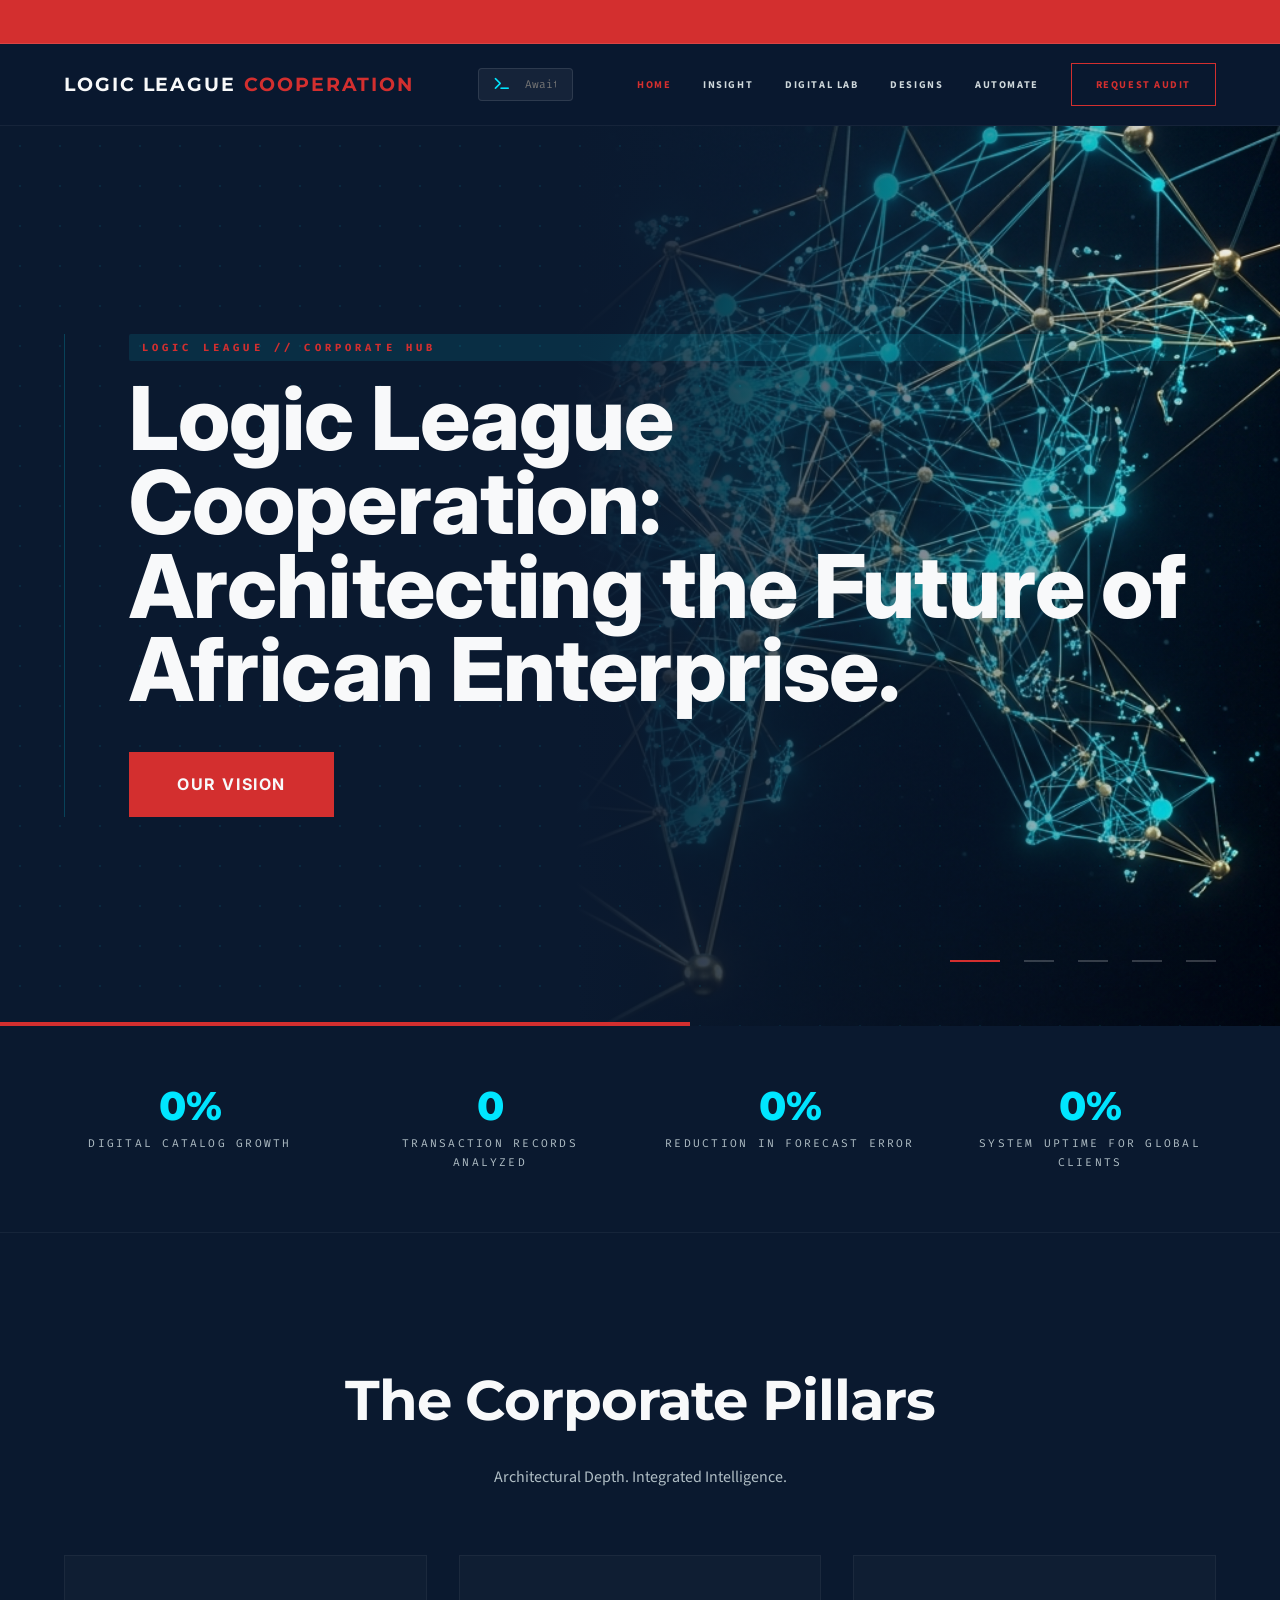
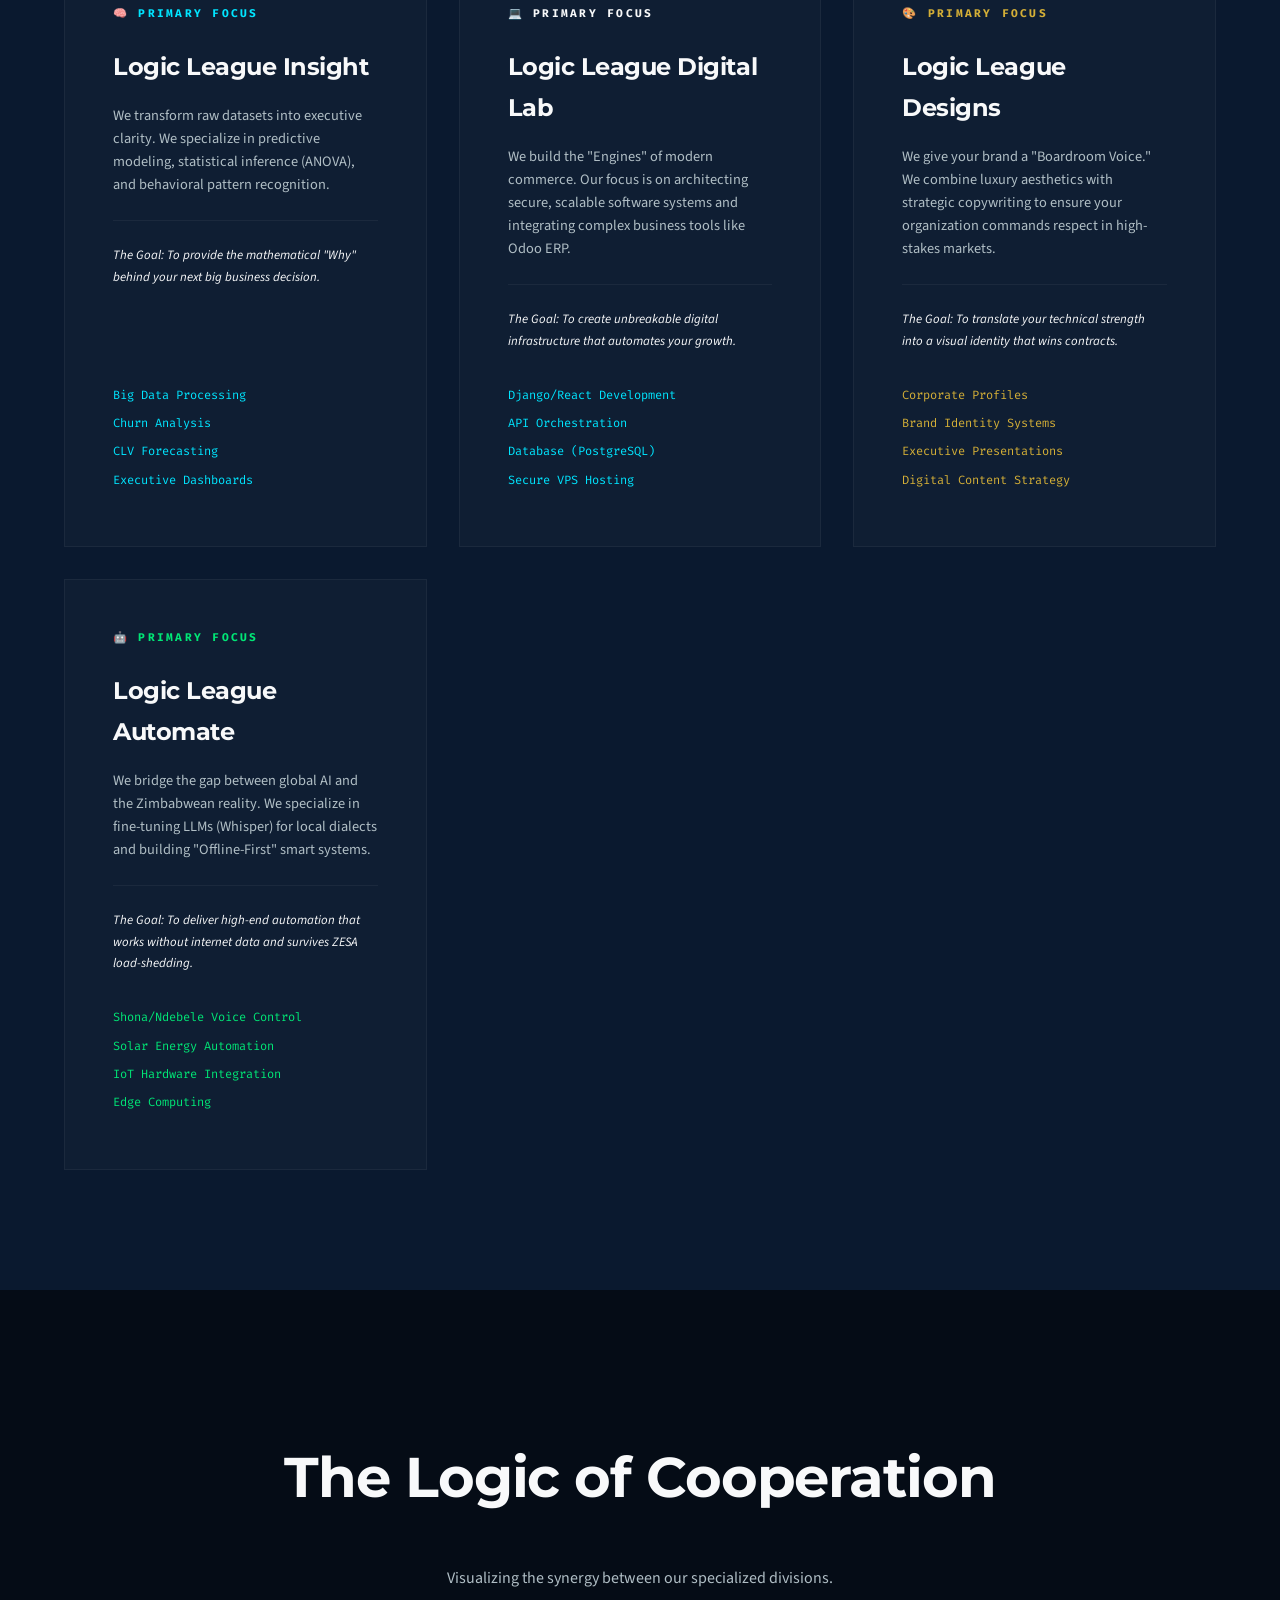
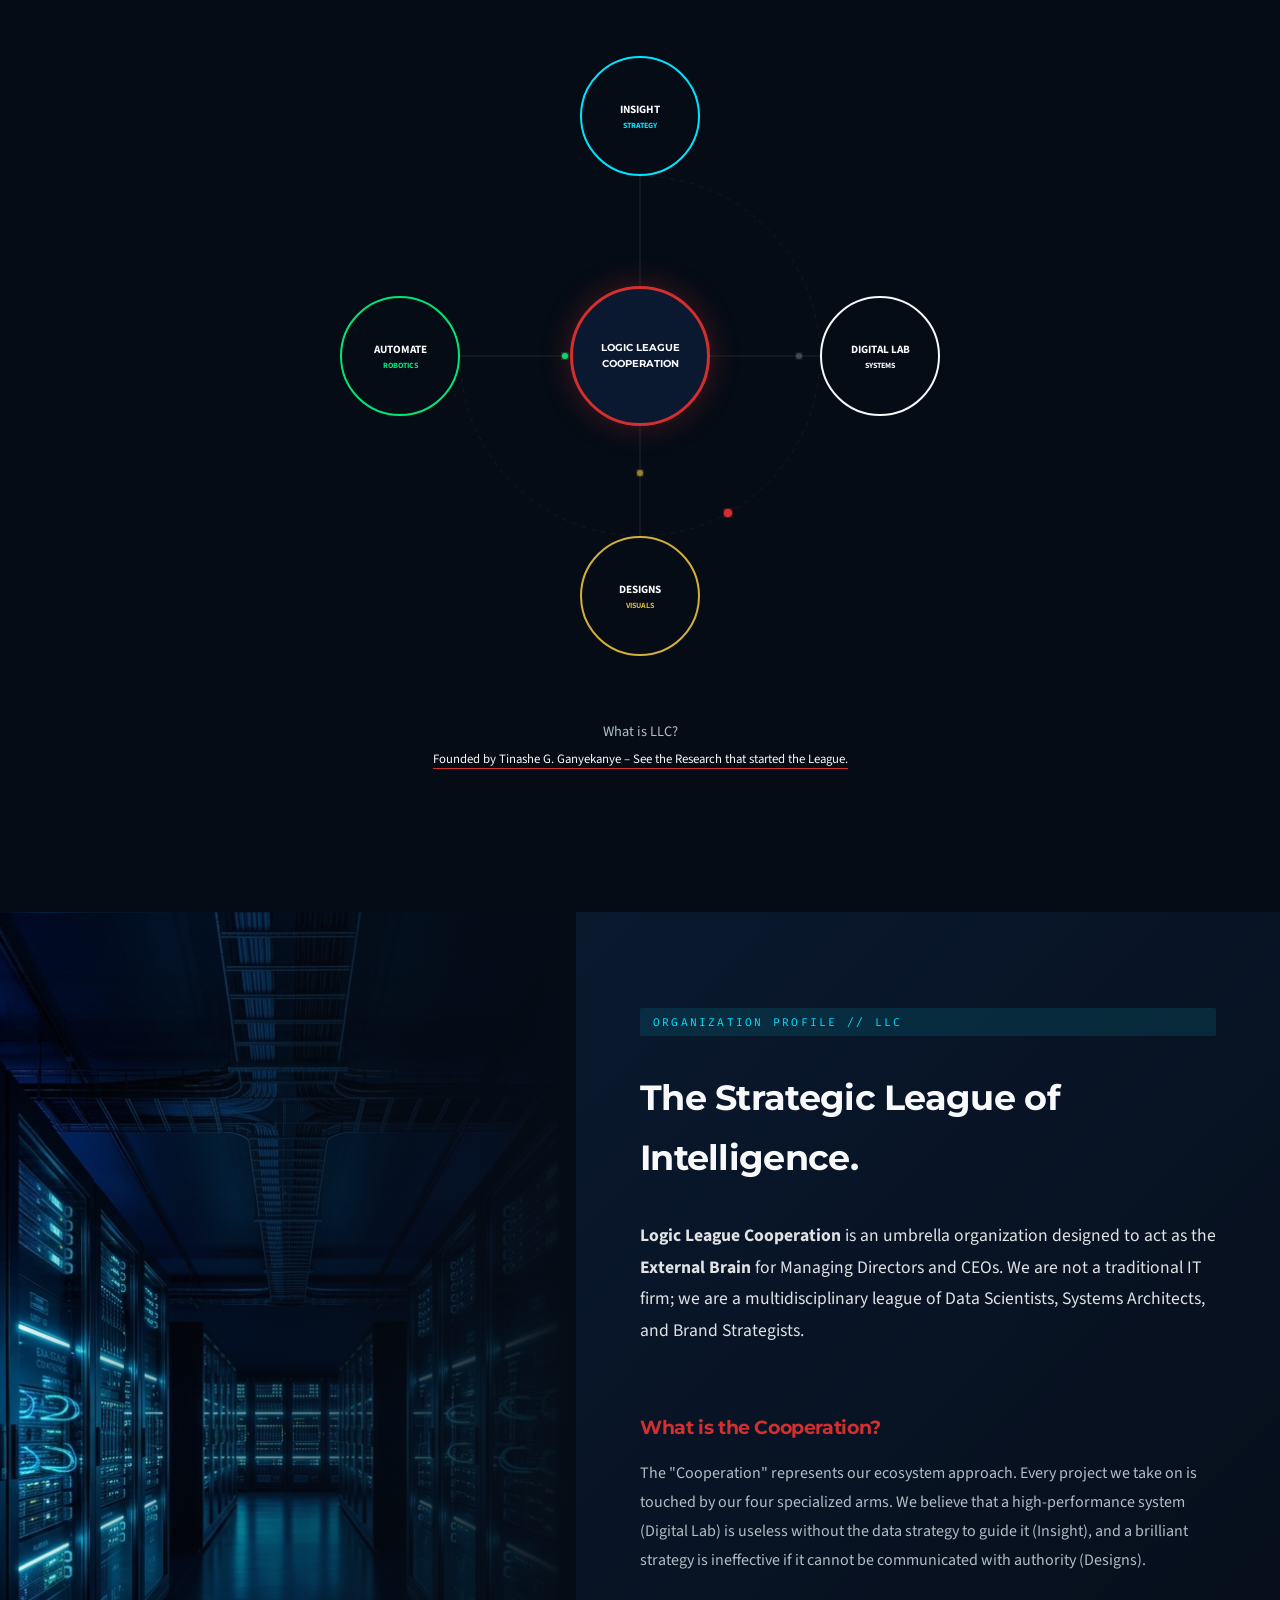
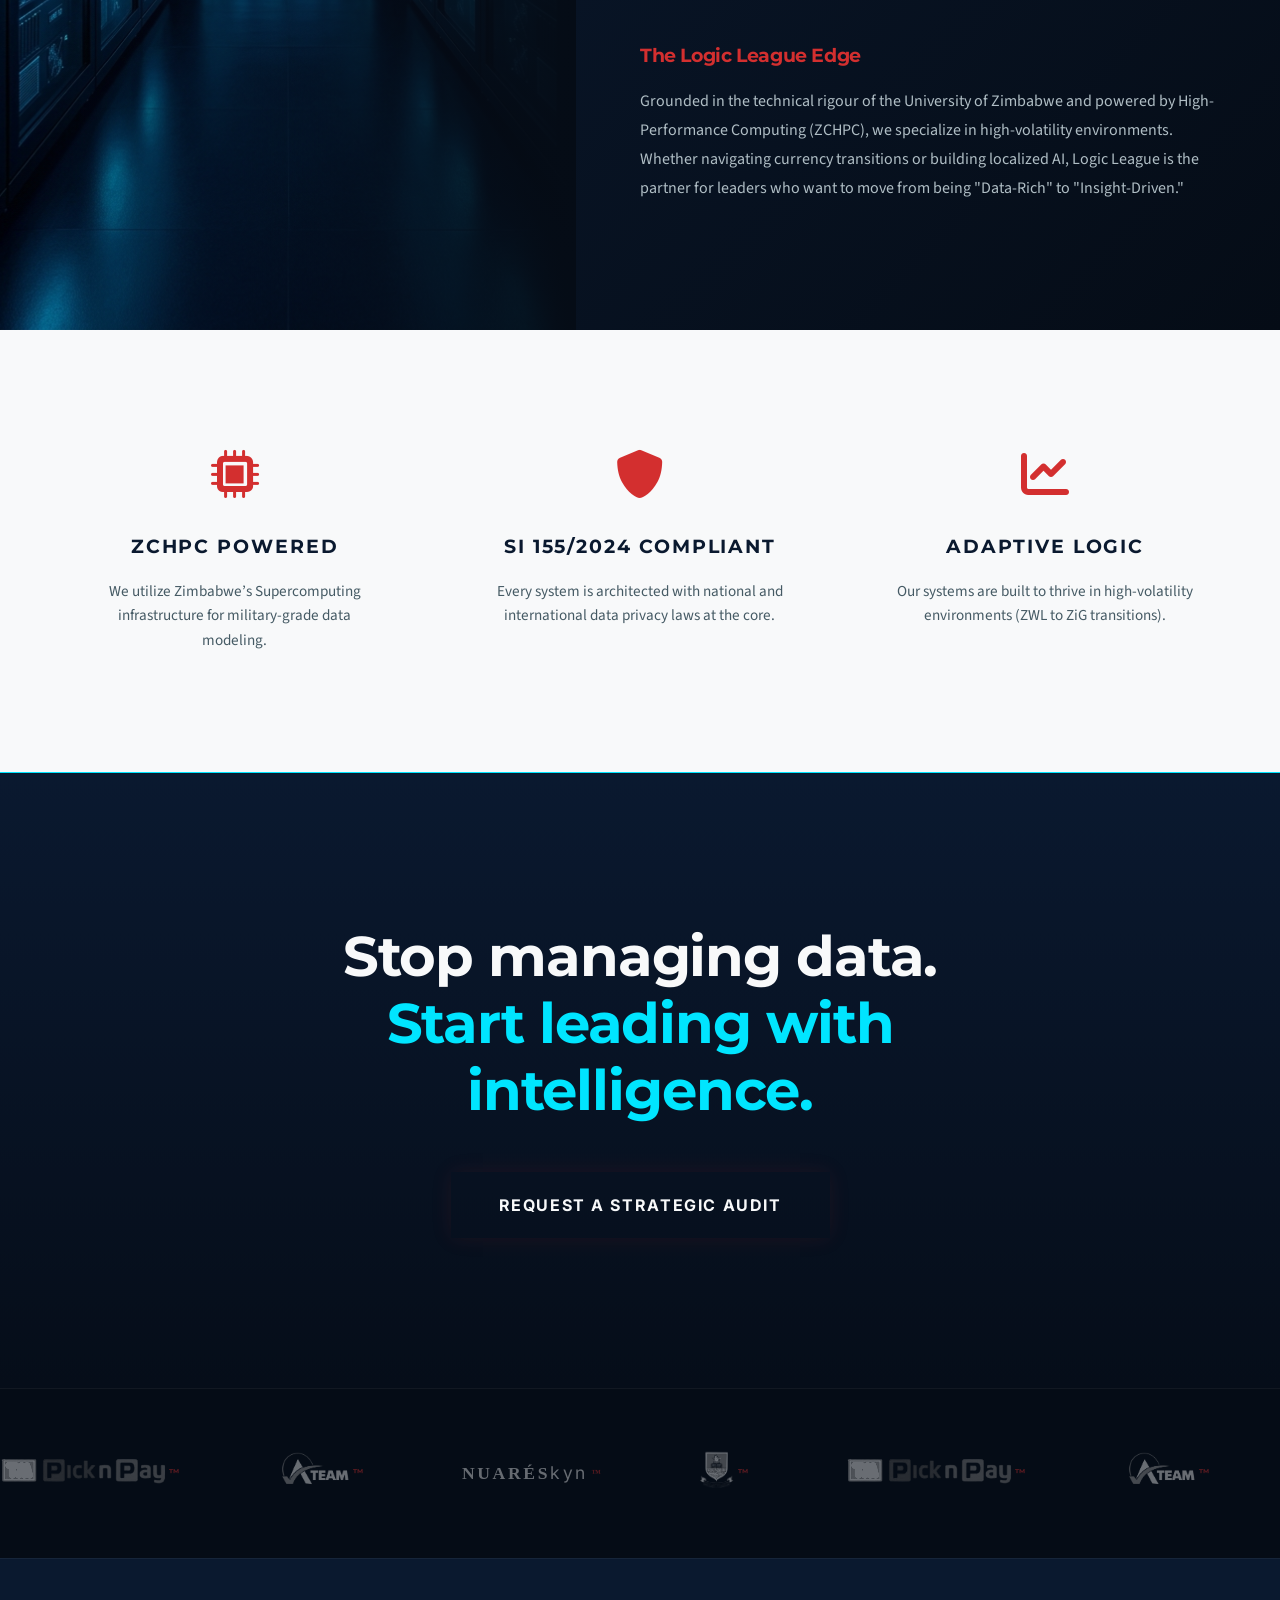
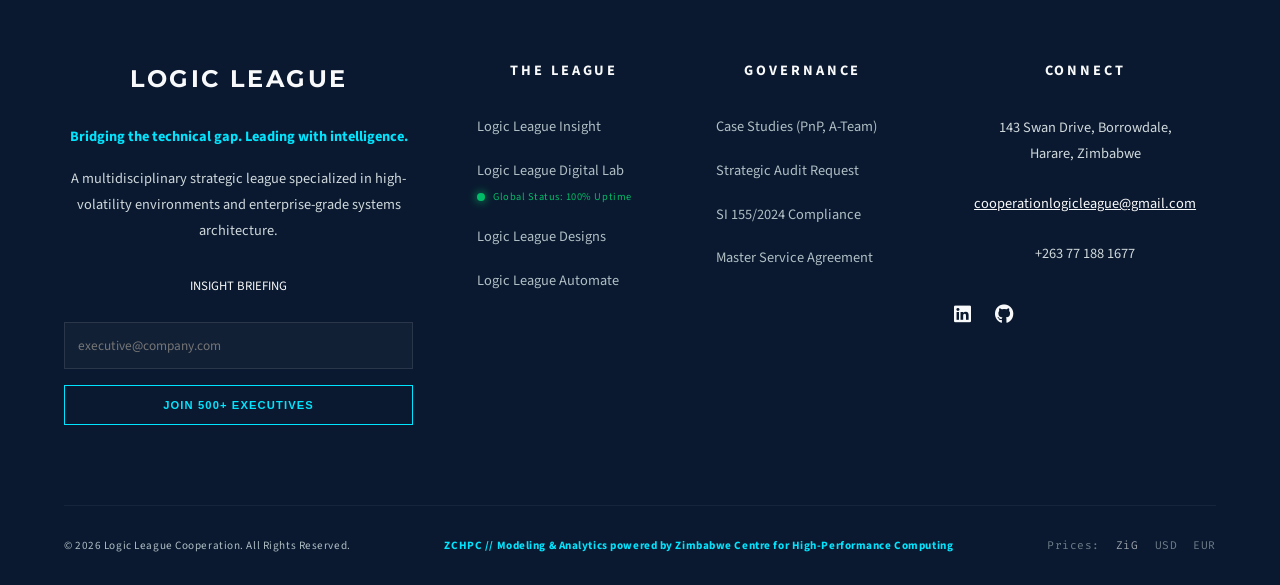
==== index.html @ 4b1dc9db "feat: Complete Strategic War Room and Insight Portal with High-Fidelity 3D Cockpit" ====
<!DOCTYPE html>
<html lang="en">

<head>
    <meta charset="UTF-8">
    <meta name="viewport" content="width=device-width, initial-scale=1.0, viewport-fit=cover">
    <title>Logic League Cooperation | Executive Dashboard</title>
    <meta name="description" content="The Digital Headquarters for Logic League Cooperation. Executive Dashboard.">
    <link rel="stylesheet" href="https://cdnjs.cloudflare.com/ajax/libs/font-awesome/6.0.0-beta3/css/all.min.css">
    <link rel="stylesheet" href="style.css">
    <link rel="stylesheet" href="header-footer.css">
</head>

<body>
    <div id="header-placeholder"></div>

    <!-- Architectural Hero Slider -->
    <header class="hero-slider">
        <!-- Slide 1: Umbrella -->
        <div class="slide active">
            <div class="slide-bg" style="background-image: url('hero_prestige.png');"></div>
            <div class="slide-overlay"></div>
            <div class="container">
                <div class="hero-content">
                    <div class="data-badge">Logic League // Corporate Hub</div>
                    <h1>Logic League Cooperation:<br>Architecting the Future of African Enterprise.</h1>
                    <a href="#pillars" class="btn btn-red">Our Vision</a>
                </div>
            </div>
        </div>

        <!-- Slide 2: Insight -->
        <div class="slide">
            <div class="slide-bg" style="background-image: url('slide_insight.png');"></div>
            <div class="slide-overlay"></div>
            <div class="container">
                <div class="hero-content">
                    <div class="data-badge">Insight // Predictive Modeling</div>
                    <h1>Logic League Insight:<br>Predict Growth with 99% Precision.</h1>
                    <a href="insight.html" class="btn btn-red">Analyze Data</a>
                </div>
            </div>
        </div>

        <!-- Slide 3: Digital Lab -->
        <div class="slide">
            <div class="slide-bg" style="background-image: url('hero_prestige.png'); filter: hue-rotate(45deg);"></div>
            <div class="slide-overlay"></div>
            <div class="container">
                <div class="hero-content">
                    <div class="data-badge">Digital Lab // Systems</div>
                    <h1>Logic League Digital Lab:<br>Unbreakable Systems. Enterprise Scale.</h1>
                    <a href="digital-lab.html" class="btn btn-red">View Infrastructure</a>
                </div>
            </div>
        </div>

        <!-- Slide 4: Designs -->
        <div class="slide">
            <div class="slide-bg"
                style="background-image: url('hero_prestige.png'); filter: grayscale(1) brightness(0.5);"></div>
            <div class="slide-overlay"></div>
            <div class="container">
                <div class="hero-content">
                    <div class="data-badge">Designs // Luxury Branding</div>
                    <h1>Logic League Designs:<br>Luxury Branding for the Global Boardroom.</h1>
                    <a href="designs.html" class="btn btn-red">See Portfolio</a>
                </div>
            </div>
        </div>

        <!-- Slide 5: Automate -->
        <div class="slide">
            <div class="slide-bg"
                style="background-image: url('hero_prestige.png'); filter: hue-rotate(180deg) saturate(2);"></div>
            <div class="slide-overlay"></div>
            <div class="container">
                <div class="hero-content">
                    <div class="data-badge">Automate // Localized AI</div>
                    <h1>Logic League Automate:<br>Localized AI. Zero-Data Independence.</h1>
                    <a href="automate.html" class="btn btn-red">Explore R&D</a>
                </div>
            </div>
        </div>

        <!-- Slider Progress Bar -->
        <div class="slider-progress" id="sliderProgress"></div>

        <!-- Slider Controls -->
        <div class="slider-controls">
            <div class="control-dot active" data-index="0"></div>
            <div class="control-dot" data-index="1"></div>
            <div class="control-dot" data-index="2"></div>
            <div class="control-dot" data-index="3"></div>
            <div class="control-dot" data-index="4"></div>
        </div>
    </header>

    <!-- Impact Bar (The Numbers Section) -->
    <section class="impact-bar">
        <div class="container">
            <div class="impact-grid reveal">
                <div class="impact-item">
                    <div class="impact-number" data-target="1100" data-suffix="%">0%</div>
                    <div class="impact-label">Digital Catalog Growth</div>
                </div>
                <div class="impact-item">
                    <div class="impact-number" data-target="976328" data-commas="true">0</div>
                    <div class="impact-label">Transaction Records Analyzed</div>
                </div>
                <div class="impact-item">
                    <div class="impact-number" data-target="20.65" data-suffix="%">0%</div>
                    <div class="impact-label">Reduction in Forecast Error</div>
                </div>
                <div class="impact-item">
                    <div class="impact-number" data-target="100" data-suffix="%">0%</div>
                    <div class="impact-label">System Uptime for Global Clients</div>
                </div>
            </div>
        </div>
    </section>

    <main>
        <!-- Section 2: The Pillars (Capabilities View) -->
        <section id="pillars" class="section-navy">
            <div class="container">
                <div class="reveal">
                    <h2 style="text-align: center; margin-bottom: 1rem;">The Corporate Pillars</h2>
                    <p style="text-align: center; color: var(--color-gray); margin-bottom: 4rem;">Architectural Depth.
                        Integrated Intelligence.</p>

                    <div class="pillars-grid">
                        <!-- Card 1: Insight -->
                        <div class="pillar-card pillar-insight">
                            <h4>🧠 Primary Focus</h4>
                            <h3>Logic League Insight</h3>
                            <p>We transform raw datasets into executive clarity. We specialize in predictive modeling,
                                statistical inference (ANOVA), and behavioral pattern recognition.</p>
                            <div class="pillar-goal">The Goal: To provide the mathematical "Why" behind your next big
                                business decision.</div>
                            <ul class="pillar-list">
                                <li>Big Data Processing</li>
                                <li>Churn Analysis</li>
                                <li>CLV Forecasting</li>
                                <li>Executive Dashboards</li>
                            </ul>
                        </div>

                        <!-- Card 2: Digital Lab -->
                        <div class="pillar-card pillar-lab">
                            <h4>💻 Primary Focus</h4>
                            <h3>Logic League Digital Lab</h3>
                            <p>We build the "Engines" of modern commerce. Our focus is on architecting secure, scalable
                                software systems and integrating complex business tools like Odoo ERP.</p>
                            <div class="pillar-goal">The Goal: To create unbreakable digital infrastructure that
                                automates your growth.</div>
                            <ul class="pillar-list" style="color: var(--color-white);">
                                <li>Django/React Development</li>
                                <li>API Orchestration</li>
                                <li>Database (PostgreSQL)</li>
                                <li>Secure VPS Hosting</li>
                            </ul>
                        </div>

                        <!-- Card 3: Designs -->
                        <div class="pillar-card pillar-designs">
                            <h4>🎨 Primary Focus</h4>
                            <h3>Logic League Designs</h3>
                            <p>We give your brand a "Boardroom Voice." We combine luxury aesthetics with strategic
                                copywriting to ensure your organization commands respect in high-stakes markets.</p>
                            <div class="pillar-goal">The Goal: To translate your technical strength into a visual
                                identity that wins contracts.</div>
                            <ul class="pillar-list">
                                <li>Corporate Profiles</li>
                                <li>Brand Identity Systems</li>
                                <li>Executive Presentations</li>
                                <li>Digital Content Strategy</li>
                            </ul>
                        </div>

                        <!-- Card 4: Automate -->
                        <div class="pillar-card pillar-automate">
                            <h4>🤖 Primary Focus</h4>
                            <h3>Logic League Automate</h3>
                            <p>We bridge the gap between global AI and the Zimbabwean reality. We specialize in
                                fine-tuning LLMs (Whisper) for local dialects and building "Offline-First" smart
                                systems.</p>
                            <div class="pillar-goal">The Goal: To deliver high-end automation that works without
                                internet data and survives ZESA load-shedding.</div>
                            <ul class="pillar-list">
                                <li>Shona/Ndebele Voice Control</li>
                                <li>Solar Energy Automation</li>
                                <li>IoT Hardware Integration</li>
                                <li>Edge Computing</li>
                            </ul>
                        </div>
                    </div>
                </div>
            </div>
        </section>

        <!-- The Synergy Visual Section -->
        <section class="synergy-section reveal">
            <div class="container">
                <h2>The Logic of Cooperation</h2>
                <p style="color: var(--color-gray); margin-bottom: 2rem;">Visualizing the synergy between our
                    specialized divisions.</p>

                <div class="synergy-container">
                    <div class="synergy-center">LOGIC LEAGUE<br>COOPERATION</div>

                    <div class="synergy-node node-insight">INSIGHT<br><span
                            style="font-size: 0.5rem; color: var(--color-cyan);">STRATEGY</span></div>
                    <div class="synergy-node node-lab">DIGITAL LAB<br><span
                            style="font-size: 0.5rem; color: var(--color-white);">SYSTEMS</span></div>
                    <div class="synergy-node node-designs">DESIGNS<br><span
                            style="font-size: 0.5rem; color: var(--color-gold);">VISUALS</span></div>
                    <div class="synergy-node node-automate">AUTOMATE<br><span
                            style="font-size: 0.5rem; color: var(--color-green);">ROBOTICS</span></div>

                    <!-- SVG Arrows for Synergy -->
                    <svg width="600" height="600" style="position: absolute; pointer-events: none;">
                        <defs>
                            <marker id="arrowhead" markerWidth="10" markerHeight="7" refX="0" refY="3.5" orient="auto">
                                <polygon points="0 0, 10 3.5, 0 7" fill="rgba(255,255,255,0.15)" />
                            </marker>
                            <!-- Glow Filter for Light Signal -->
                            <filter id="glow">
                                <feGaussianBlur stdDeviation="2.5" result="coloredBlur"/>
                                <feMerge>
                                    <feMergeNode in="coloredBlur"/>
                                    <feMergeNode in="SourceGraphic"/>
                                </feMerge>
                            </filter>
                        </defs>
                        
                        <!-- Static Paths (The Art Style) -->
                        <path id="path1" d="M 300,300 L 300,120" stroke="rgba(255,255,255,0.1)" stroke-width="1" fill="none" marker-end="url(#arrowhead)" />
                        <path id="path2" d="M 300,300 L 480,300" stroke="rgba(255,255,255,0.1)" stroke-width="1" fill="none" marker-end="url(#arrowhead)" />
                        <path id="path3" d="M 300,300 L 300,480" stroke="rgba(255,255,255,0.1)" stroke-width="1" fill="none" marker-end="url(#arrowhead)" />
                        <path id="path4" d="M 300,300 L 120,300" stroke="rgba(255,255,255,0.1)" stroke-width="1" fill="none" marker-end="url(#arrowhead)" />

                        <!-- Perimeter Loop (Artistic Flow: Insight -> Lab -> Designs -> Automate) -->
                        <path id="perimeterPath" d="M 300,120 A 180,180 0 1 1 120,300" stroke="rgba(255,255,255,0.05)" stroke-width="1" fill="none" stroke-dasharray="5,5" />

                        <!-- Animated Light Signals (Radial) -->
                        <circle r="3" fill="var(--color-cyan)" filter="url(#glow)">
                            <animateMotion dur="3s" repeatCount="indefinite" path="M 300,300 L 300,120" />
                            <animate attributeName="opacity" values="0;1;0" dur="3s" repeatCount="indefinite" />
                        </circle>
                        <circle r="3" fill="var(--color-white)" filter="url(#glow)">
                            <animateMotion dur="3s" repeatCount="indefinite" path="M 300,300 L 480,300" begin="0.7s" />
                            <animate attributeName="opacity" values="0;1;0" dur="3s" repeatCount="indefinite" begin="0.7s" />
                        </circle>
                        <circle r="3" fill="var(--color-gold)" filter="url(#glow)">
                            <animateMotion dur="3s" repeatCount="indefinite" path="M 300,300 L 300,480" begin="1.4s" />
                            <animate attributeName="opacity" values="0;1;0" dur="3s" repeatCount="indefinite" begin="1.4s" />
                        </circle>
                        <circle r="3" fill="var(--color-green)" filter="url(#glow)">
                            <animateMotion dur="3s" repeatCount="indefinite" path="M 300,300 L 120,300" begin="2.1s" />
                            <animate attributeName="opacity" values="0;1;0" dur="3s" repeatCount="indefinite" begin="2.1s" />
                        </circle>

                        <!-- Master Perimeter Pulse (Insight to Automate) -->
                        <circle r="4" fill="var(--color-red)" filter="url(#glow)">
                            <animateMotion dur="6s" repeatCount="indefinite" path="M 300,120 A 180,180 0 1 1 120,300" />
                            <animate attributeName="opacity" values="0;1;1;0" dur="6s" repeatCount="indefinite" />
                        </circle>
                    </svg>
                </div>

                <div style="margin-top: 4rem;">
                    <p style="font-size: 0.9rem; color: var(--color-gray);">What is LLC?</p>
                    <a href="insight.html"
                        style="color: var(--color-white); font-size: 0.8rem; text-decoration: none; border-bottom: 1px solid var(--color-red);">Founded
                        by Tinashe G. Ganyekanye – See the Research that started the League.</a>
                </div>
            </div>
        </section>

        <!-- Section 4: Who is Logic League Cooperation? -->
        <section class="split-section reveal">
            <div class="split-image" style="background-image: url('zchpc_racks.png');"></div>
            <div class="split-content"
                style="background: linear-gradient(135deg, var(--color-navy) 0%, var(--color-obsidian) 100%);">
                <span class="data-badge" style="margin-bottom: 2rem; color: var(--color-cyan);">Organization Profile //
                    LLC</span>
                <h2 style="color: var(--color-white);">The Strategic League of Intelligence.</h2>
                <p style="color: var(--color-white); font-size: 1.1rem; opacity: 0.9;">
                    <strong>Logic League Cooperation</strong> is an umbrella organization designed to act as the
                    <strong>External Brain</strong> for Managing Directors and CEOs. We are not a traditional IT firm;
                    we are a multidisciplinary league of Data Scientists, Systems Architects, and Brand Strategists.
                </p>

                <h3 style="color: var(--color-red); margin-top: 2rem;">What is the Cooperation?</h3>
                <p style="color: var(--color-gray);">
                    The "Cooperation" represents our ecosystem approach. Every project we take on is touched by our four
                    specialized arms. We believe that a high-performance system (Digital Lab) is useless without the
                    data strategy to guide it (Insight), and a brilliant strategy is ineffective if it cannot be
                    communicated with authority (Designs).
                </p>

                <h3 style="color: var(--color-red); margin-top: 2rem;">The Logic League Edge</h3>
                <p style="color: var(--color-gray);">
                    Grounded in the technical rigour of the University of Zimbabwe and powered by High-Performance
                    Computing (ZCHPC), we specialize in high-volatility environments. Whether navigating currency
                    transitions or building localized AI, Logic League is the partner for leaders who want to move from
                    being "Data-Rich" to "Insight-Driven."
                </p>
            </div>
        </section>

        <!-- Section 5: The "League Advantage" (Why Us?) -->
        <section class="advantage-section reveal">
            <div class="container">
                <div class="advantage-grid">
                    <div class="advantage-item">
                        <i class="fas fa-microchip"></i>
                        <h3>ZCHPC Powered</h3>
                        <p>We utilize Zimbabwe’s Supercomputing infrastructure for military-grade data modeling.</p>
                    </div>
                    <div class="advantage-item">
                        <i class="fas fa-shield-alt"></i>
                        <h3>SI 155/2024 Compliant</h3>
                        <p>Every system is architected with national and international data privacy laws at the core.</p>
                    </div>
                    <div class="advantage-item">
                        <i class="fas fa-chart-line"></i>
                        <h3>Adaptive Logic</h3>
                        <p>Our systems are built to thrive in high-volatility environments (ZWL to ZiG transitions).</p>
                    </div>
                </div>
            </div>
        </section>

        <!-- Brief Proof Section -->
        <!-- Section 7: The "Boardroom" Call to Action (CTA) -->
        <section class="boardroom-cta reveal">
            <div class="container">
                <h2 style="color: var(--color-white);">Stop managing data. <br><span style="color: var(--color-cyan);">Start leading with intelligence.</span></h2>
                <a href="audit.html" class="btn btn-strategic">Request a Strategic Audit</a>
            </div>
        </section>

        <!-- Section 6: Corporate Proof (Partners & Projects) -->
        <section class="logo-bar-section">
            <div class="logo-ticker">
                <div class="logo-item"><a href="https://tmpnponline.co.zw" target="_blank"><img src="tm_pnp_logo.png" alt="TM Pick n Pay"></a><sup>™</sup></div>
                <div class="logo-item"><a href="https://www.absolutecoatings.co.za" target="_blank"><img src="Ateam_logo.png" alt="A Team Contractors"></a><sup>™</sup></div>
                <div class="logo-item brand-nuareskyn"><a href="https://www.nuareskyn.com" target="_blank">NUAR&Eacute;S<span>kyn</span></a><sup>™</sup></div>
                <div class="logo-item"><a href="https://www.uz.ac.zw/" target="_blank"><img src="uz_logo.png" alt="University of Zimbabwe"></a><sup>™</sup></div>
                <!-- Duplicate for seamless loop -->
                <div class="logo-item"><a href="https://tmpnponline.co.zw" target="_blank"><img src="tm_pnp_logo.png" alt="TM Pick n Pay"></a><sup>™</sup></div>
                <div class="logo-item"><a href="https://www.absolutecoatings.co.za" target="_blank"><img src="Ateam_logo.png" alt="A Team Contractors"></a><sup>™</sup></div>
                <div class="logo-item brand-nuareskyn"><a href="https://www.nuareskyn.com" target="_blank">NUAR&Eacute;S<span>kyn</span></a><sup>™</sup></div>
                <div class="logo-item"><a href="https://www.uz.ac.zw/" target="_blank"><img src="uz_logo.png" alt="University of Zimbabwe"></a><sup>™</sup></div>
                <!-- Extra padding for loop -->
                <div class="logo-item"><a href="https://tmpnponline.co.zw" target="_blank"><img src="tm_pnp_logo.png" alt="TM Pick n Pay"></a><sup>™</sup></div>
                <div class="logo-item"><a href="https://www.absolutecoatings.co.za" target="_blank"><img src="Ateam_logo.png" alt="A Team Contractors"></a><sup>™</sup></div>
                <div class="logo-item brand-nuareskyn"><a href="https://www.nuareskyn.com" target="_blank">NUAR&Eacute;S<span>kyn</span></a><sup>™</sup></div>
                <div class="logo-item"><a href="https://www.uz.ac.zw/" target="_blank"><img src="uz_logo.png" alt="University of Zimbabwe"></a><sup>™</sup></div>
            </div>
        </section>
    </main>

    <div id="footer-placeholder"></div>

    <script src="app.js"></script>
</body>

</html>
---- style.css ----
/* 
    LOGIC LEAGUE COOPERATION - THE INDIGO AUTHORITY
    Brand Realignment: Prestige Consulting x Elite Engineering
*/

@import url('https://fonts.googleapis.com/css2?family=Inter:wght@400;700&family=Montserrat:wght@700&family=Source+Sans+Pro:wght@400;600&family=Fira+Code:wght@400&display=swap');

:root {
    --color-navy: #0A192F;
    --color-obsidian: #050C16;
    --color-red: #D32F2F;
    --color-cyan: #00E5FF;
    --color-white: #F8F9FA;
    --color-slate: #CFD8DC;
    --color-gray: #B0BEC5;
    --color-gold: #D4AF37;
    --color-green: #00E676;
    --font-heading: 'Montserrat', sans-serif;
    --font-heading-alt: 'Inter', sans-serif;
    --font-body: 'Source Sans Pro', sans-serif;
    --font-mono: 'Fira Code', monospace;
    --transition-prestige: all 0.4s cubic-bezier(0.16, 1, 0.3, 1);
}

* {
    margin: 0;
    padding: 0;
    box-sizing: border-box;
}

body {
    background-color: var(--color-navy);
    color: var(--color-white);
    font-family: var(--font-body);
    line-height: 1.7;
    overflow-x: hidden;
}

/* --- Typography --- */

h1,
h2,
h3 {
    font-family: var(--font-heading);
    font-weight: 700;
    letter-spacing: -0.02em;
}

h1 {
    font-size: clamp(3rem, 10vw, 6rem);
    line-height: 1;
    margin-bottom: 2rem;
}

h2 {
    font-size: clamp(2rem, 5vw, 3.5rem);
    margin-bottom: 2.5rem;
}

.data-badge {
    font-family: var(--font-mono);
    font-size: 0.7rem;
    color: var(--color-cyan);
    text-transform: uppercase;
    letter-spacing: 0.2em;
    background: rgba(0, 229, 255, 0.1);
    padding: 0.3rem 0.8rem;
    border-radius: 2px;
}

/* --- Impact Bar (The Numbers Section) --- */

.impact-bar {
    background: var(--color-navy);
    padding: 60px 0;
    border-bottom: 1px solid rgba(255, 255, 255, 0.05);
}

.impact-grid {
    display: grid;
    grid-template-columns: repeat(auto-fit, minmax(200px, 1fr));
    gap: 3rem;
    text-align: center;
}

.impact-item {
    display: flex;
    flex-direction: column;
    gap: 0.5rem;
}

.impact-number {
    font-family: var(--font-heading);
    font-size: 2.5rem;
    font-weight: 800;
    color: var(--color-cyan);
    line-height: 1;
}

.impact-label {
    font-family: var(--font-mono);
    font-size: 0.7rem;
    text-transform: uppercase;
    letter-spacing: 0.2em;
    color: var(--color-gray);
}

/* --- Layout Sections --- */

.section-navy {
    background-color: var(--color-navy);
    color: var(--color-white);
    padding: 120px 0;
}

.section-white {
    background-color: var(--color-white);
    color: var(--color-navy);
    padding: 120px 0;
}

.container {
    max-width: 1400px;
    margin: 0 auto;
    padding: 0 5vw;
}

.hero-slider {
    position: relative;
    height: 100vh;
    overflow: hidden;
    background: var(--color-obsidian);
}

.slide {
    position: absolute;
    inset: 0;
    opacity: 0;
    transition: opacity 1.2s cubic-bezier(0.4, 0, 0.2, 1);
    display: flex;
    align-items: center;
    overflow: hidden;
}

.slide.active {
    opacity: 1;
    z-index: 2;
}

.slide-bg {
    position: absolute;
    inset: 0;
    background-size: cover;
    background-position: center;
    background-attachment: fixed;
    transform: scale(1.1);
    transition: transform 6s linear;
    z-index: -1;
}

.slide.active .slide-bg {
    transform: scale(1);
}

.slide::after {
    content: '';
    position: absolute;
    inset: 0;
    background: linear-gradient(90deg, var(--color-navy) 45%, transparent 100%);
    z-index: 0;
}

.hero-slider .container {
    margin-left: 0;
    max-width: 1400px;
}

.hero-content {
    position: relative;
    z-index: 2;
    text-align: left;
    padding-left: 5vw;
    border-left: 1px solid rgba(0, 229, 255, 0.2);
}

.slide h1 {
    font-family: 'Inter', sans-serif;
    font-weight: 300;
    font-size: clamp(1.5rem, 3.5vw, 2.2rem);
    line-height: 1.2;
    letter-spacing: -0.01em;
    margin-bottom: 2rem;
    opacity: 0;
    transform: translateX(-30px);
    transition: all 1s cubic-bezier(0.16, 1, 0.3, 1) 0.4s;
}

.slide.active h1 {
    opacity: 1;
    transform: translateX(0);
}

.slide .data-badge {
    opacity: 0;
    transform: translateX(-20px);
    transition: all 0.6s ease 0.2s;
    color: var(--color-red);
    letter-spacing: 0.4em;
    font-size: 0.65rem;
    text-transform: uppercase;
    font-weight: 700;
    margin-bottom: 1rem;
    display: block;
}

.slide.active .data-badge {
    opacity: 1;
    transform: translateX(0);
}

.slide-overlay {
    position: absolute;
    inset: 0;
    background-image:
        radial-gradient(circle, rgba(0, 229, 255, 0.08) 1px, transparent 1px);
    background-size: 40px 40px;
    z-index: 1;
    pointer-events: none;
}

/* Moving Scanline */
.slide-overlay::after {
    content: '';
    position: absolute;
    top: -100%;
    left: 0;
    width: 100%;
    height: 100%;
    background: linear-gradient(to bottom, transparent, rgba(0, 229, 255, 0.05), transparent);
    animation: scanline 8s linear infinite;
}

@keyframes scanline {
    0% {
        top: -100%;
    }

    100% {
        top: 100%;
    }
}

.slide h1 {
    font-family: var(--font-heading-alt);
    font-weight: 800;
    font-size: clamp(3rem, 8vw, 5.5rem);
    line-height: 0.95;
    margin-bottom: 2.5rem;
    opacity: 0;
    transform: translateY(50px);
    transition: all 0.8s cubic-bezier(0.16, 1, 0.3, 1) 0.3s;
}

.slide.active h1 {
    opacity: 1;
    transform: translateY(0);
}

.slide .data-badge {
    opacity: 0;
    transform: translateY(20px);
    transition: all 0.6s ease 0.1s;
}

.slide.active .data-badge {
    opacity: 1;
    transform: translateY(0);
}

.slide .btn {
    opacity: 0;
    transform: translateY(30px);
    transition: all 0.8s ease 0.5s;
}

.slide.active .btn {
    opacity: 1;
    transform: translateY(0);
}

/* Custom Animation for Slider Text Reveal */
@keyframes slideInLeft {
    from {
        opacity: 0;
        transform: translateX(-40px);
    }

    to {
        opacity: 1;
        transform: translateX(0);
    }
}

/* Slider Progress Bar */
.slider-progress {
    position: absolute;
    bottom: 0;
    left: 0;
    height: 4px;
    background: var(--color-red);
    width: 0%;
    z-index: 100;
}

.slider-controls {
    position: absolute;
    bottom: 4rem;
    right: 5vw;
    z-index: 10;
    display: flex;
    gap: 1.5rem;
    align-items: center;
}

.control-dot {
    width: 30px;
    height: 2px;
    background: rgba(255, 255, 255, 0.2);
    cursor: pointer;
    transition: var(--transition-prestige);
    position: relative;
}

.control-dot::after {
    content: '';
    position: absolute;
    inset: -10px;
}

.control-dot.active {
    background: var(--color-red);
    width: 50px;
}

/* --- Layout Sections --- */

/* --- Cards & Glassmorphism --- */

.portal-card {
    background: rgba(255, 255, 255, 0.03);
    border: 1px solid rgba(255, 255, 255, 0.05);
    backdrop-filter: blur(10px);
    padding: 4rem 3rem;
    transition: var(--transition-prestige);
}

.section-white .portal-card {
    background: rgba(10, 25, 47, 0.02);
    border-color: rgba(10, 25, 47, 0.05);
}

.portal-card:hover {
    transform: translateY(-10px);
    border-color: var(--color-red);
}

/* --- Child Signatures --- */

.signature-insight {
    border-top: 4px solid var(--color-cyan);
}

.signature-lab {
    border-top: 4px solid var(--color-gray);
}

.signature-designs {
    border-top: 4px solid var(--color-red);
}

.signature-automate {
    border-top: 4px solid var(--color-white);
}

/* --- Synergy Diagram --- */

.synergy-section {
    padding: 140px 0;
    text-align: center;
    background: var(--color-obsidian);
}

.synergy-container {
    position: relative;
    width: 600px;
    height: 600px;
    margin: 4rem auto;
    display: flex;
    justify-content: center;
    align-items: center;
}

.synergy-center {
    width: 180px;
    height: 180px;
    background: var(--color-navy);
    border: 2px solid var(--color-white);
    border-radius: 50%;
    display: flex;
    justify-content: center;
    align-items: center;
    font-family: var(--font-heading);
    font-weight: 700;
    font-size: 0.9rem;
    z-index: 10;
    box-shadow: 0 0 50px rgba(0, 229, 255, 0.1);
}

.synergy-node {
    position: absolute;
    width: 120px;
    height: 120px;
    background: var(--color-navy);
    border-radius: 50%;
    display: flex;
    flex-direction: column;
    justify-content: center;
    align-items: center;
    font-size: 0.7rem;
    font-weight: 700;
    transition: var(--transition-prestige);
}

.synergy-node {
    position: absolute;
    width: 120px;
    height: 120px;
    background: var(--color-obsidian);
    border-radius: 50%;
    display: flex;
    flex-direction: column;
    justify-content: center;
    align-items: center;
    font-size: 0.7rem;
    font-weight: 700;
    text-align: center;
    z-index: 2;
    transition: var(--transition-prestige);
    animation: float 6s ease-in-out infinite;
}

@keyframes float {
    0%, 100% { transform: translate(0, 0); }
    25% { transform: translate(5px, -10px); }
    50% { transform: translate(-5px, 10px); }
    75% { transform: translate(10px, 5px); }
}

.node-insight {
    top: 0;
    left: 50%;
    margin-left: -60px;
    border: 2px solid var(--color-cyan);
    animation-delay: 0s;
}

.node-lab {
    top: 50%;
    right: 0;
    margin-top: -60px;
    border: 2px solid var(--color-white);
    animation-delay: 1.5s;
}

.node-designs {
    bottom: 0;
    left: 50%;
    margin-left: -60px;
    border: 2px solid var(--color-gold);
    animation-delay: 3s;
}

.node-automate {
    top: 50%;
    left: 0;
    margin-top: -60px;
    border: 2px solid var(--color-green);
    animation-delay: 4.5s;
}

.synergy-path {
    stroke-dasharray: 10, 20;
    stroke-dashoffset: 0;
    animation: flow 3s linear infinite;
    stroke: rgba(255, 255, 255, 0.2);
    stroke-width: 1.5;
}

@keyframes flow {
    to { stroke-dashoffset: -100; }
}

.synergy-center {
    position: absolute;
    top: 50%;
    left: 50%;
    transform: translate(-50%, -50%);
    width: 140px;
    height: 140px;
    background: var(--color-navy);
    border: 3px solid var(--color-red);
    border-radius: 50%;
    display: flex;
    justify-content: center;
    align-items: center;
    font-family: var(--font-heading);
    font-weight: 700;
    font-size: 0.6rem;
    text-align: center;
    z-index: 3;
    box-shadow: 0 0 30px rgba(211, 47, 47, 0.3);
    animation: pulse-red 4s infinite;
}

@keyframes pulse-red {
    0%, 100% { box-shadow: 0 0 20px rgba(211, 47, 47, 0.2); }
    50% { box-shadow: 0 0 50px rgba(211, 47, 47, 0.6); }
}

.synergy-arrow {
    position: absolute;
    z-index: 1;
}

/* --- Pillars Cards --- */

.pillars-grid {
    display: grid;
    grid-template-columns: repeat(auto-fit, minmax(300px, 1fr));
    gap: 2rem;
    margin-top: 4rem;
}

.pillar-card {
    background: rgba(255, 255, 255, 0.02);
    border: 1px solid rgba(255, 255, 255, 0.05);
    padding: 3rem;
    transition: var(--transition-prestige);
    display: flex;
    flex-direction: column;
}

.pillar-card:hover {
    background: rgba(255, 255, 255, 0.04);
    transform: translateY(-5px);
}

.pillar-card h4 {
    font-family: var(--font-mono);
    font-size: 0.7rem;
    text-transform: uppercase;
    letter-spacing: 0.2em;
    margin-bottom: 1.5rem;
}

.pillar-card h3 {
    font-size: 1.5rem;
    margin-bottom: 1rem;
}

.pillar-card p {
    font-size: 0.9rem;
    color: var(--color-gray);
    line-height: 1.6;
    margin-bottom: 1.5rem;
}

.pillar-goal {
    font-size: 0.8rem;
    color: var(--color-white);
    font-style: italic;
    margin-bottom: 2rem;
    padding-top: 1.5rem;
    border-top: 1px solid rgba(255, 255, 255, 0.05);
}

.pillar-list {
    list-style: none;
    margin-top: auto;
}

.pillar-list li {
    font-family: var(--font-mono);
    font-size: 0.75rem;
    color: var(--color-cyan);
    margin-bottom: 0.5rem;
}

.pillar-insight h4 {
    color: var(--color-cyan);
}

.pillar-lab h4 {
    color: var(--color-white);
}

.pillar-designs h4 {
    color: var(--color-gold);
}

.pillar-automate h4 {
    color: var(--color-green);
}

.pillar-designs .pillar-list li {
    color: var(--color-gold);
}

.pillar-automate .pillar-list li {
    color: var(--color-green);
}

/* --- Split Screen Section --- */

.split-section {
    display: flex;
    min-height: 80vh;
    background: var(--color-obsidian);
    overflow: hidden;
}

.split-image {
    flex: 1;
    background-size: cover;
    background-position: center;
    position: relative;
    min-height: 400px;
}

.split-image::after {
    content: '';
    position: absolute;
    inset: 0;
    background: linear-gradient(90deg, transparent, var(--color-obsidian));
}

.split-content {
    flex: 1;
    padding: 6rem 5vw;
    display: flex;
    flex-direction: column;
    justify-content: center;
}

.split-content h2 {
    margin-bottom: 2rem;
    font-size: 2.2rem;
}

.split-content h3 {
    color: var(--color-red);
    margin-bottom: 1rem;
    font-size: 1.2rem;
}

.split-content p {
    color: var(--color-gray);
    margin-bottom: 2rem;
    line-height: 1.8;
}

@media (max-width: 992px) {
    .split-section {
        flex-direction: column;
    }

    .split-image {
        min-height: 300px;
    }

    .split-image::after {
        background: linear-gradient(0deg, var(--color-obsidian), transparent);
    }
}

/* --- Advantage Section --- */

.advantage-section {
    padding: 120px 0;
    background: var(--color-white);
    color: var(--color-navy);
}

.advantage-grid {
    display: grid;
    grid-template-columns: repeat(auto-fit, minmax(280px, 1fr));
    gap: 4rem;
    text-align: center;
}

.advantage-item {
    opacity: 0;
    transform: translateY(30px);
    transition: var(--transition-prestige);
}

.advantage-section.active .advantage-item {
    opacity: 1;
    transform: translateY(0);
}

.advantage-item:nth-child(1) { transition-delay: 0.2s; }
.advantage-item:nth-child(2) { transition-delay: 0.4s; }
.advantage-item:nth-child(3) { transition-delay: 0.6s; }

.advantage-item i {
    font-size: 3rem;
    color: var(--color-red);
    margin-bottom: 2rem;
    display: block;
}

.advantage-item h3 {
    font-size: 1.2rem;
    margin-bottom: 1rem;
    letter-spacing: 0.1em;
    text-transform: uppercase;
    color: var(--color-navy);
}

.advantage-item p {
    font-size: 0.95rem;
    color: #455A64;
    line-height: 1.6;
    max-width: 300px;
    margin: 0 auto;
}

/* --- Logo Bar Section --- */

.logo-bar-section {
    padding: 60px 0;
    background: var(--color-obsidian);
    border-top: 1px solid rgba(255, 255, 255, 0.05);
    overflow: hidden; /* For ticker */
}

.logo-ticker {
    display: flex;
    width: fit-content;
    animation: ticker 40s linear infinite;
    gap: 6rem;
}

.logo-ticker:hover {
    animation-play-state: paused;
}

@keyframes ticker {
    0% { transform: translateX(0); }
    100% { transform: translateX(-50%); }
}

.logo-item {
    font-family: var(--font-heading);
    font-weight: 700;
    font-size: 1.1rem;
    color: var(--color-white);
    opacity: 0.4;
    transition: var(--transition-prestige);
    cursor: default;
    text-transform: uppercase;
    letter-spacing: 0.15em;
    white-space: nowrap;
    display: flex;
    align-items: center;
}

.logo-item img {
    max-height: 40px;
    width: auto;
    filter: grayscale(1) brightness(2);
    transition: var(--transition-prestige);
}

.logo-item:hover img {
    filter: grayscale(0) brightness(1);
}

.logo-item:hover {
    opacity: 1;
    color: var(--color-red);
}

.logo-item sup {
    font-size: 0.6rem;
    margin-left: 0.2rem;
    color: var(--color-red);
}

.brand-nuareskyn {
    font-family: serif !important; /* Force serif for the first part */
    text-transform: none !important;
}

.brand-nuareskyn span {
    font-family: var(--font-heading-alt); /* Inter for 'kyn' */
    text-transform: lowercase;
    font-weight: 400;
}

.logo-ticker a {
    text-decoration: none;
    color: inherit;
    display: inline-block;
}

/* --- Boardroom CTA Section --- */

.boardroom-cta {
    padding: 150px 0;
    background: linear-gradient(rgba(10, 25, 47, 0.9), rgba(5, 12, 22, 0.9)), url('prestige_data_nodes_hero_1778578136152.png');
    background-size: cover;
    background-position: center;
    background-attachment: fixed;
    text-align: center;
    border-top: 1px solid var(--color-cyan);
}

.boardroom-cta h2 {
    font-size: clamp(2rem, 5vw, 3.5rem);
    margin-bottom: 3rem;
    max-width: 800px;
    margin-left: auto;
    margin-right: auto;
    line-height: 1.2;
}

.btn-strategic {
    padding: 1.2rem 3rem;
    font-size: 1rem;
    letter-spacing: 0.2em;
    background: transparent;
    border: 1px solid var(--color-red);
    color: var(--color-white);
    text-transform: uppercase;
    font-weight: 700;
    transition: var(--transition-prestige);
    box-shadow: 0 0 20px rgba(211, 47, 47, 0.1);
}

.btn-strategic:hover {
    background: var(--color-red);
    box-shadow: 0 0 40px rgba(211, 47, 47, 0.4);
    transform: translateY(-5px);
}

/* --- Case Study Cards --- */

.case-study-grid {
    display: grid;
    grid-template-columns: repeat(auto-fit, minmax(350px, 1fr));
    gap: 3rem;
    margin-top: 4rem;
}

.case-study-card {
    background: var(--color-navy);
    border: 1px solid rgba(255, 255, 255, 0.05);
    padding: 3rem;
    transition: var(--transition-prestige);
}

.section-white .case-study-card {
    background: var(--color-white);
    border-color: rgba(10, 25, 47, 0.1);
    box-shadow: 0 10px 40px rgba(10, 25, 47, 0.05);
}

.case-study-card h3 {
    margin-bottom: 1rem;
    color: var(--color-red);
}

.case-study-metric {
    font-family: var(--font-mono);
    font-size: 1.5rem;
    color: var(--color-cyan);
    margin-bottom: 1.5rem;
    display: block;
}

/* --- Buttons --- */

.btn {
    display: inline-block;
    padding: 1.2rem 3rem;
    font-family: var(--font-heading-alt);
    font-weight: 700;
    text-transform: uppercase;
    letter-spacing: 0.1em;
    text-decoration: none;
    transition: var(--transition-prestige);
    cursor: pointer;
    border: none;
}

.btn-red {
    background: var(--color-red);
    color: var(--color-white);
}

.btn-red:hover {
    background: #b71c1c;
    box-shadow: 0 20px 40px rgba(211, 47, 47, 0.3);
}

.btn-outline {
    background: transparent;
    border: 2px solid var(--color-white);
    color: var(--color-white);
}

.section-white .btn-outline {
    border-color: var(--color-navy);
    color: var(--color-navy);
}

/* --- Footer --- */

footer {
    padding: 80px 0;
    border-top: 1px solid rgba(255, 255, 255, 0.05);
    text-align: center;
}

.footer-logo {
    font-family: var(--font-heading-alt);
    font-size: 1.5rem;
    margin-bottom: 2rem;
    display: block;
}

.footer-address {
    font-size: 0.9rem;
    color: var(--color-gray);
    margin-bottom: 2rem;
}

/* --- Animations --- */

.reveal {
    opacity: 0;
    transform: translateY(40px);
    transition: var(--transition-prestige);
}

.reveal.active {
    opacity: 1;
    transform: translateY(0);
}

@media (max-width: 1024px) {
    .command-bar {
        display: none;
    }
}
---- header-footer.css ----
/* --- Common Header & Footer: The Global Signature --- */

/* --- Impact Ribbon --- */
.impact-ribbon {
    background: var(--color-red);
    color: var(--color-white);
    font-size: 0.65rem;
    font-weight: 700;
    text-transform: uppercase;
    letter-spacing: 0.2em;
    padding: 0.8rem 0;
    overflow: hidden;
    white-space: nowrap;
    border-bottom: 1px solid rgba(255, 255, 255, 0.1);
    position: relative;
    z-index: 1001;
}

.ribbon-content {
    display: inline-block;
    padding-left: 100%;
    animation: marquee 30s linear infinite;
}

@keyframes marquee {
    0% { transform: translate(0, 0); }
    100% { transform: translate(-100%, 0); }
}

/* --- Main Header & Navigation --- */
.main-header {
    background: rgba(10, 25, 47, 0.98);
    backdrop-filter: blur(15px);
    padding: 1.2rem 0;
    position: sticky;
    top: 0;
    z-index: 1000;
    border-bottom: 1px solid rgba(255, 255, 255, 0.05);
    transition: var(--transition-prestige);
}

.main-header.scrolled {
    padding: 0.8rem 0;
    background: var(--color-navy);
    box-shadow: 0 10px 30px rgba(0, 0, 0, 0.5);
}

.nav-container {
    display: flex;
    justify-content: space-between;
    align-items: center;
    max-width: 1400px;
    margin: 0 auto;
    padding: 0 5vw;
}

.logo {
    font-family: var(--font-heading);
    font-weight: 700;
    font-size: 1.2rem;
    color: var(--color-white);
    text-decoration: none;
    letter-spacing: 0.1em;
    white-space: nowrap;
    display: flex;
    align-items: center;
    gap: 0.5rem;
}

.logo-arm {
    color: var(--color-red);
    transition: color 0.5s ease;
}

.nav-links {
    display: flex;
    align-items: center;
    gap: 2rem;
}

.nav-links a {
    text-decoration: none;
    color: var(--color-slate);
    font-size: 0.65rem;
    text-transform: uppercase;
    font-weight: 700;
    letter-spacing: 0.15em;
    transition: var(--transition-prestige);
    white-space: nowrap;
}

.nav-links a:hover, .nav-links a.active {
    color: var(--color-red);
}

.btn-audit {
    padding: 0.7rem 1.5rem;
    border: 1px solid var(--color-red);
    color: var(--color-red) !important;
    font-weight: 700;
}

.btn-audit:hover {
    background: var(--color-red);
    color: var(--color-white) !important;
}

/* Command Bar */
.command-bar {
    background: rgba(255, 255, 255, 0.05);
    border: 1px solid rgba(255, 255, 255, 0.1);
    padding: 0.5rem 1rem;
    display: flex;
    align-items: center;
    gap: 1rem;
    border-radius: 4px;
    width: 300px;
    margin: 0 4rem; /* Spacing after Cooperation and before Links */
    transition: var(--transition-prestige);
}

.command-bar:focus-within {
    width: 400px;
    border-color: var(--color-cyan);
    box-shadow: 0 0 20px rgba(0, 229, 255, 0.2);
}

.command-bar i {
    color: var(--color-cyan);
    font-size: 0.8rem;
}

.command-bar input {
    background: transparent;
    border: none;
    color: var(--color-white);
    font-family: var(--font-mono);
    font-size: 0.7rem;
    width: 100%;
}

.command-bar input:focus {
    outline: none;
}

/* --- Command Center Footer --- */
footer {
    background: var(--color-navy);
    padding: 100px 0 0 0;
    border-top: 1px solid rgba(255, 255, 255, 0.05);
    color: var(--color-slate);
}

.footer-grid {
    display: grid;
    grid-template-columns: 2fr 1fr 1fr 1.5fr;
    gap: 4rem;
    margin-bottom: 80px;
}

.footer-grid .footer-col {
    opacity: 0;
    transform: translateY(20px);
    transition: all 0.8s cubic-bezier(0.16, 1, 0.3, 1);
}

footer.active .footer-grid .footer-col {
    opacity: 1;
    transform: translateY(0);
}

.footer-grid .footer-col:nth-child(1) { transition-delay: 0.1s; }
.footer-grid .footer-col:nth-child(2) { transition-delay: 0.2s; }
.footer-grid .footer-col:nth-child(3) { transition-delay: 0.3s; }
.footer-grid .footer-col:nth-child(4) { transition-delay: 0.4s; }

.footer-col h4 {
    color: var(--color-white);
    font-size: 0.9rem;
    letter-spacing: 0.2em;
    text-transform: uppercase;
    margin-bottom: 2rem;
}

.footer-col p {
    font-size: 0.9rem;
    line-height: 1.8;
    margin-bottom: 1.5rem;
}

.footer-links {
    list-style: none;
}

.footer-links li {
    margin-bottom: 1.2rem;
    display: flex;
    flex-direction: column;
}

.footer-links a {
    color: var(--color-gray);
    text-decoration: none;
    font-size: 0.9rem;
    transition: var(--transition-prestige);
    display: flex;
    align-items: center;
    gap: 0.8rem;
}

.footer-links a:hover {
    color: var(--color-cyan);
    transform: translateX(5px);
}

/* Insight Briefing Form */
.footer-form {
    margin-top: 2rem;
}

.footer-form input {
    width: 100%;
    background: rgba(255, 255, 255, 0.03);
    border: 1px solid rgba(255, 255, 255, 0.1);
    padding: 0.8rem;
    color: var(--color-white);
    font-family: var(--font-body);
    margin-bottom: 1rem;
}

.btn-briefing {
    width: 100%;
    padding: 0.8rem;
    background: transparent;
    border: 1px solid var(--color-cyan);
    color: var(--color-cyan);
    font-weight: 700;
    text-transform: uppercase;
    font-size: 0.7rem;
    letter-spacing: 0.1em;
    cursor: pointer;
    transition: var(--transition-prestige);
}

.btn-briefing:hover {
    background: var(--color-cyan);
    color: var(--color-navy);
}

/* Live Server Pulse */
.uptime-status {
    display: inline-flex;
    align-items: center;
    gap: 0.5rem;
    font-size: 0.65rem;
    color: var(--color-green);
    margin-top: 0.3rem;
    letter-spacing: 0.05em;
    opacity: 0.8;
}

.pulse-dot {
    width: 8px;
    height: 8px;
    background: var(--color-green);
    border-radius: 50%;
    box-shadow: 0 0 10px var(--color-green);
    animation: pulse-green 2s infinite;
}

@keyframes pulse-green {
    0% { transform: scale(1); opacity: 1; }
    50% { transform: scale(1.5); opacity: 0.5; }
    100% { transform: scale(1); opacity: 1; }
}

/* Superpower Strip */
.bottom-bar {
    border-top: 1px solid rgba(255, 255, 255, 0.05);
    padding: 30px 0;
    display: flex;
    justify-content: space-between;
    align-items: center;
    font-size: 0.7rem;
    color: var(--color-gray);
    letter-spacing: 0.05em;
}

.zchpc-badge {
    color: var(--color-cyan);
    font-weight: 700;
}

/* Return to Strategy Button */
.btn-return {
    position: fixed;
    bottom: 40px;
    right: 40px;
    background: var(--color-obsidian);
    border: 1px solid var(--color-red);
    color: var(--color-white);
    padding: 0.8rem 1.5rem;
    font-size: 0.7rem;
    text-transform: uppercase;
    font-weight: 700;
    letter-spacing: 0.1em;
    cursor: pointer;
    z-index: 1000;
    transition: var(--transition-prestige);
    opacity: 0;
    visibility: hidden;
}

.btn-return.visible {
    opacity: 1;
    visibility: visible;
}

/* Currency Toggle */
.currency-toggle {
    display: flex;
    gap: 1rem;
    align-items: center;
}

.currency-toggle span {
    font-family: var(--font-mono);
    opacity: 0.6;
}

@media (max-width: 992px) {
    .footer-grid {
        grid-template-columns: 1fr 1fr;
    }
}

@media (max-width: 600px) {
    .footer-grid {
        grid-template-columns: 1fr;
    }
    .bottom-bar {
        flex-direction: column;
        gap: 1.5rem;
        text-align: center;
    }
}
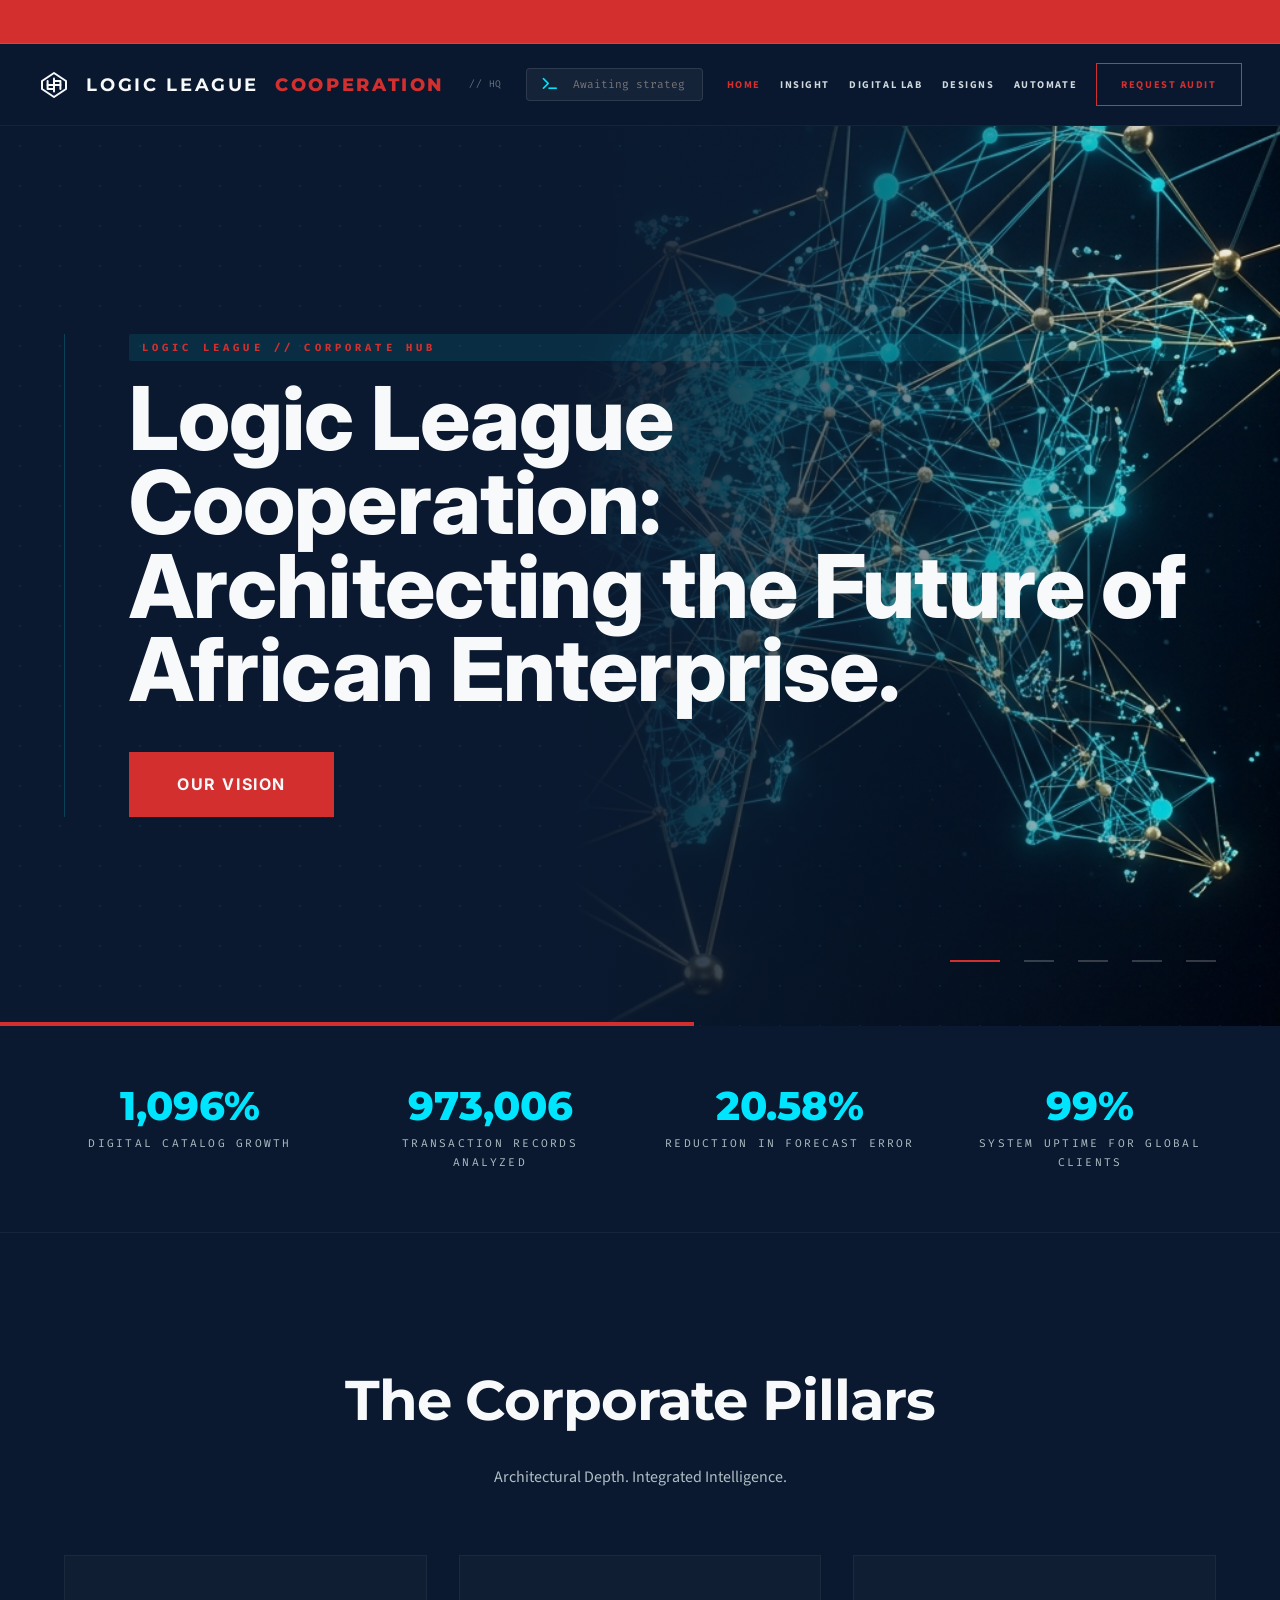
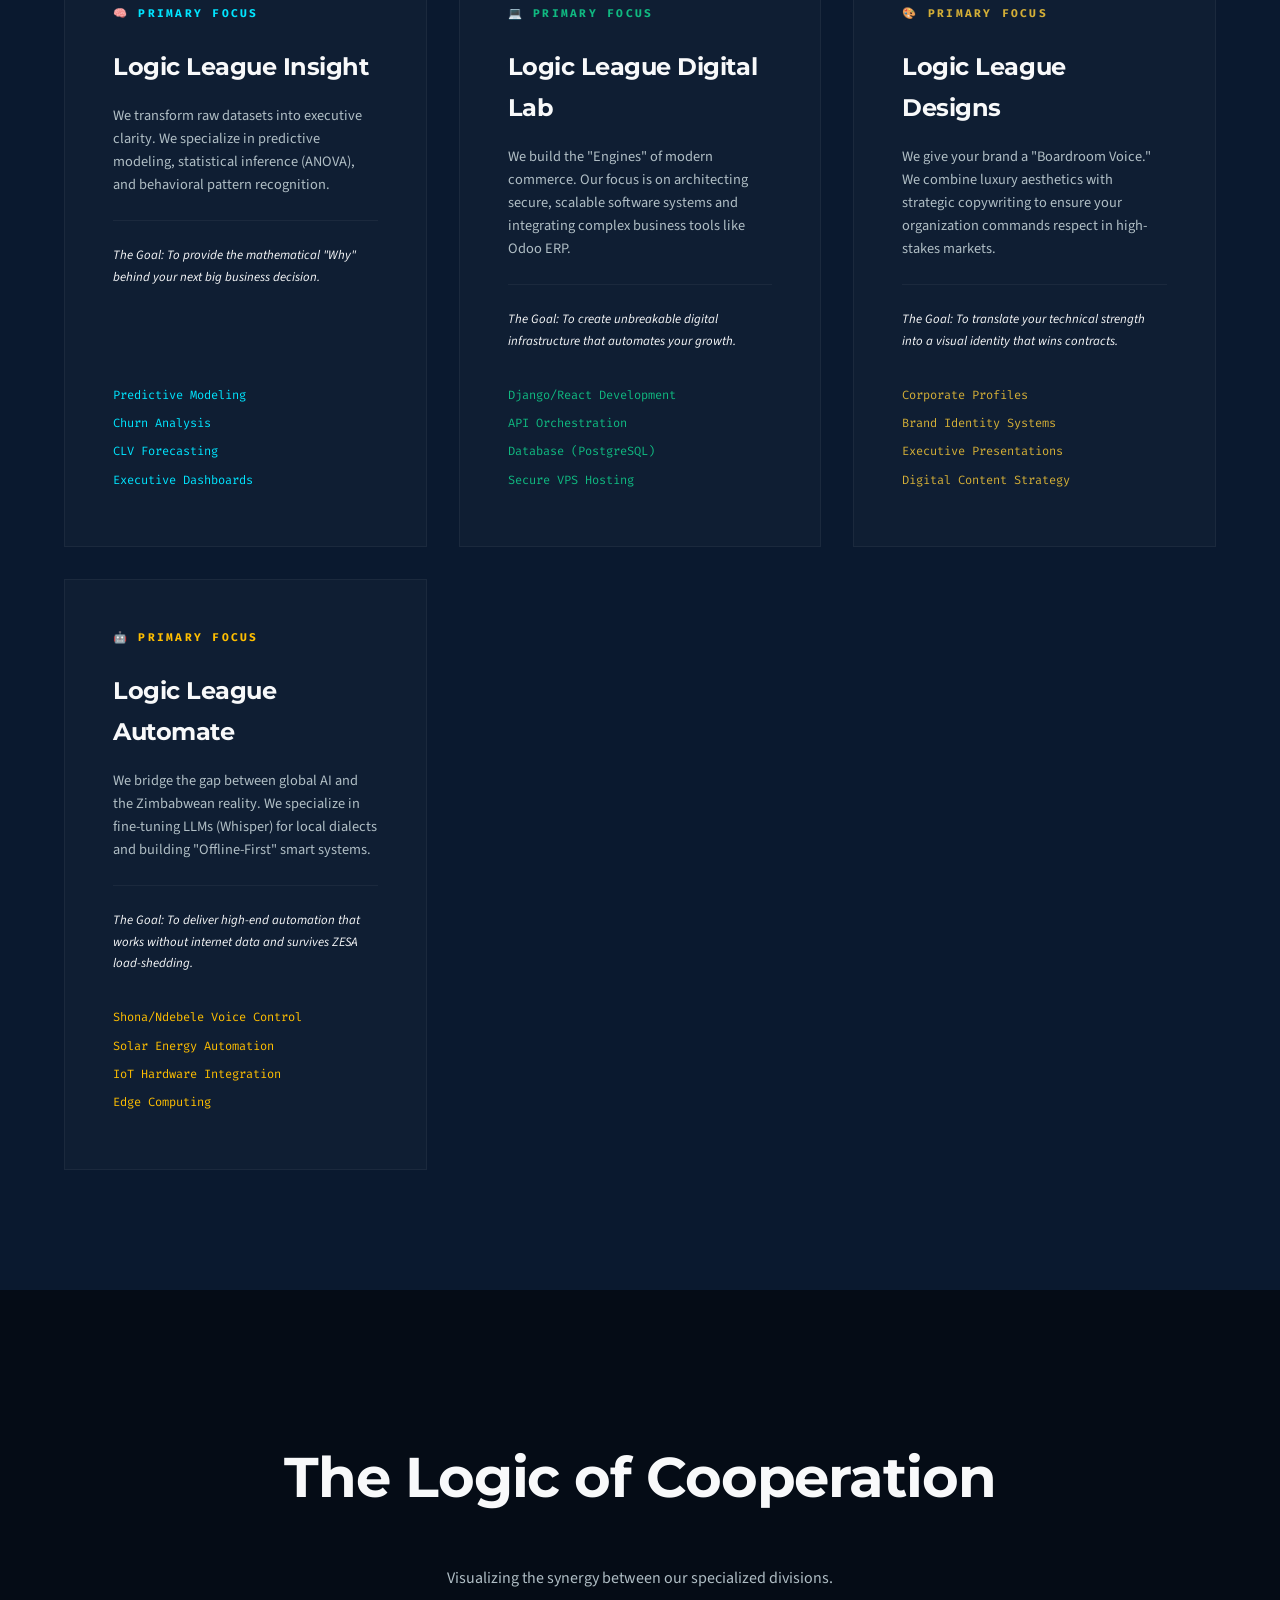
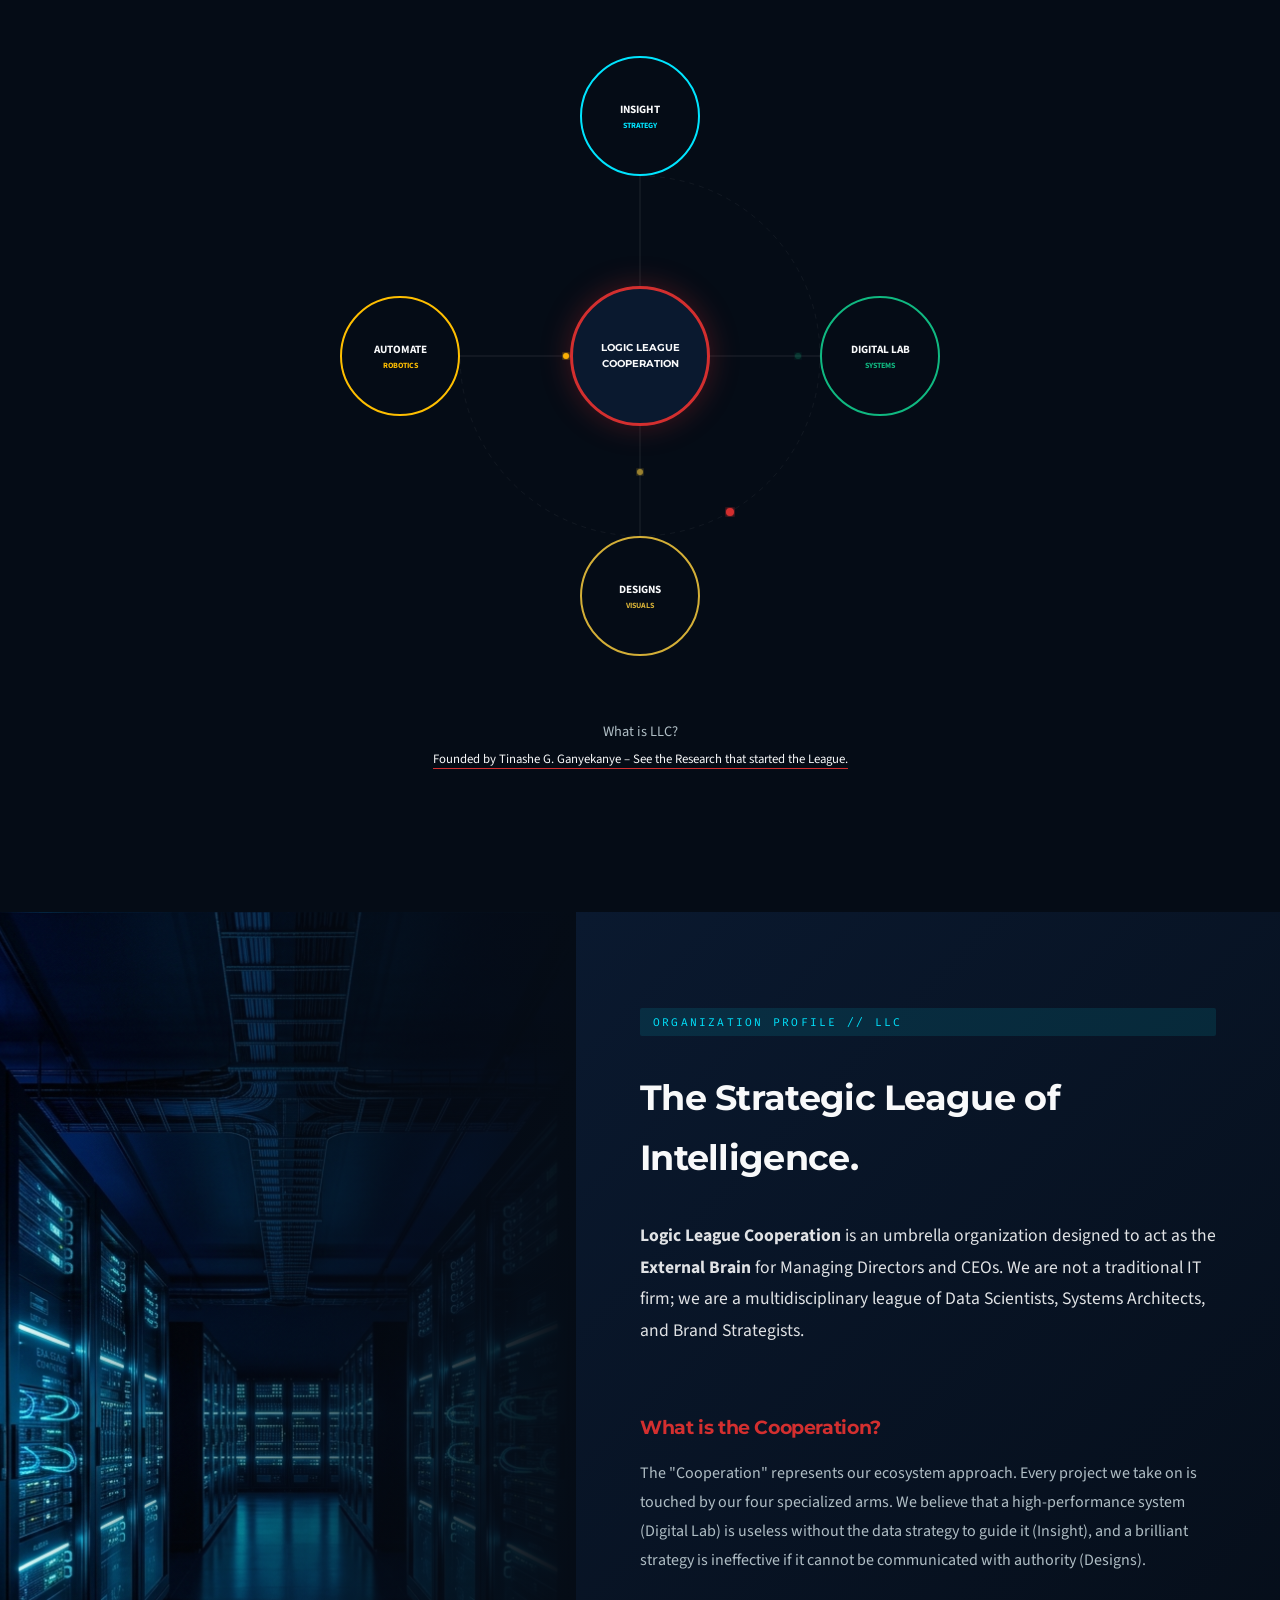
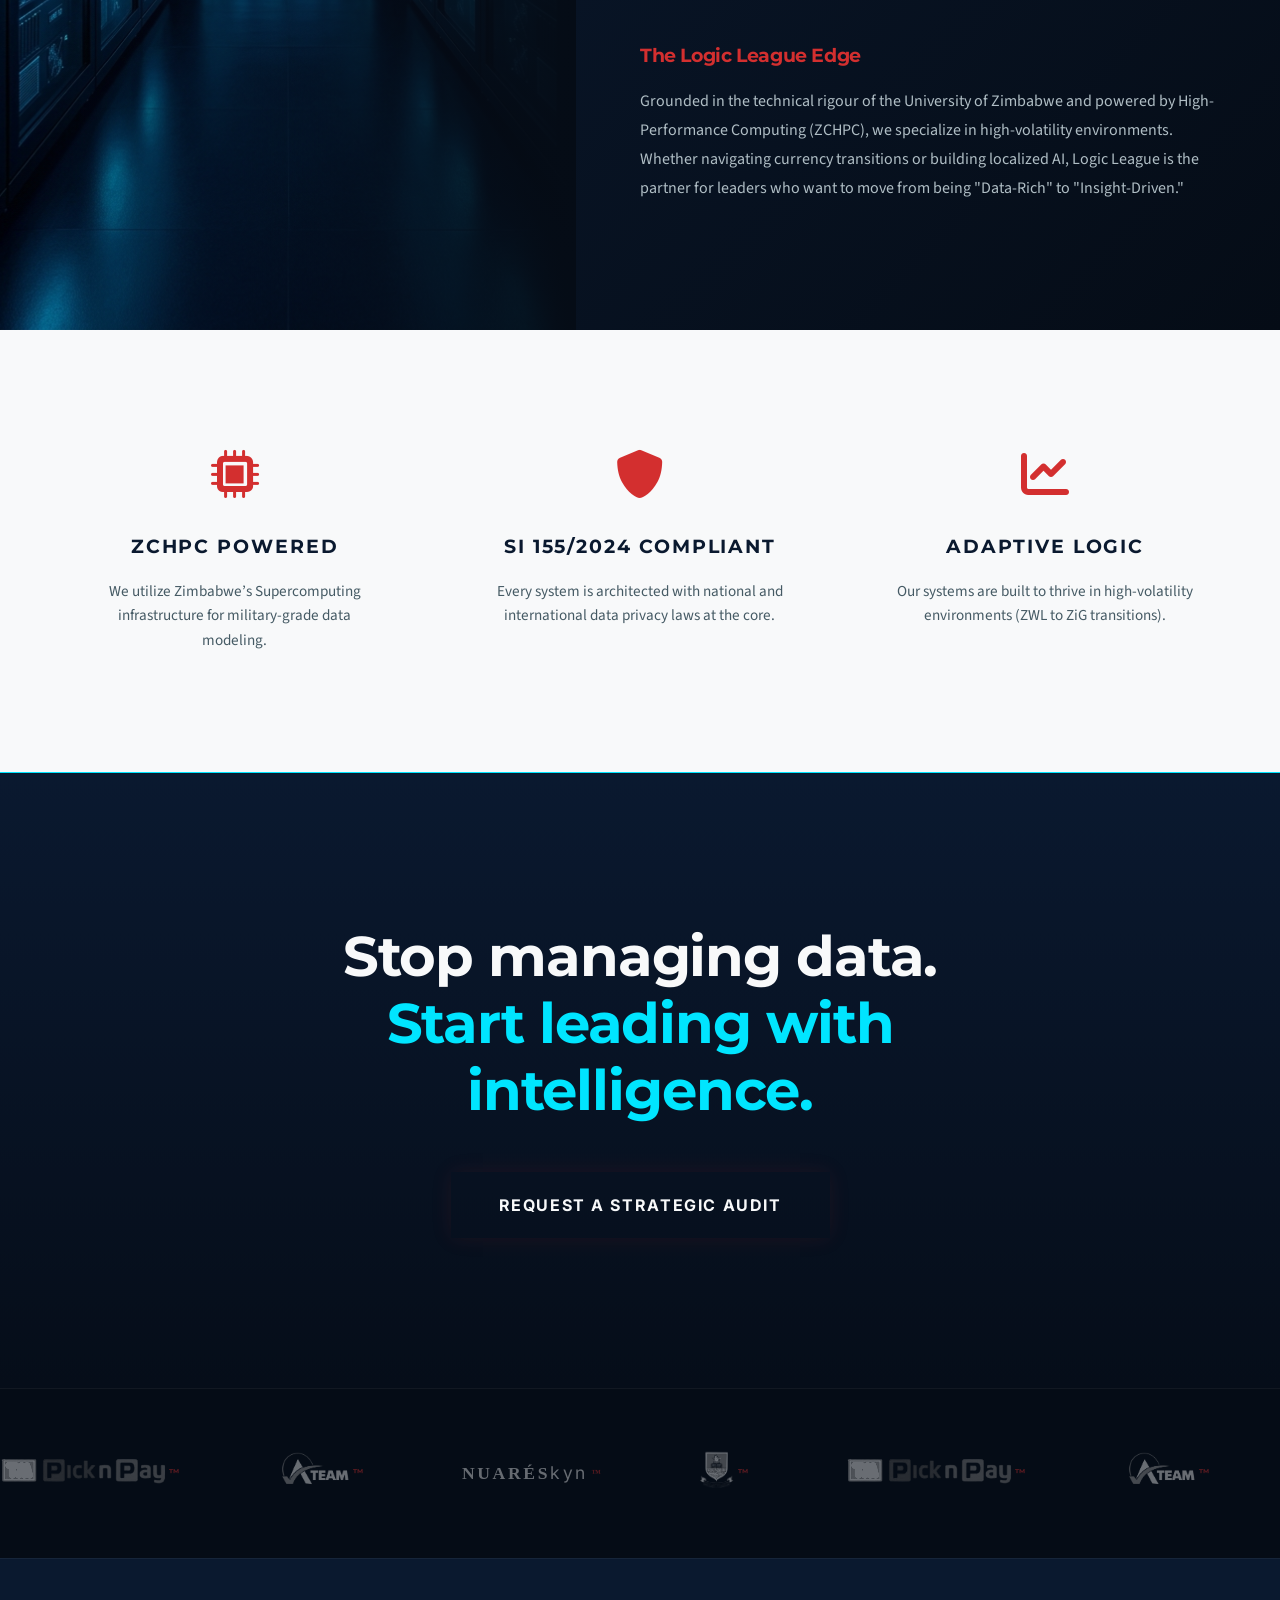
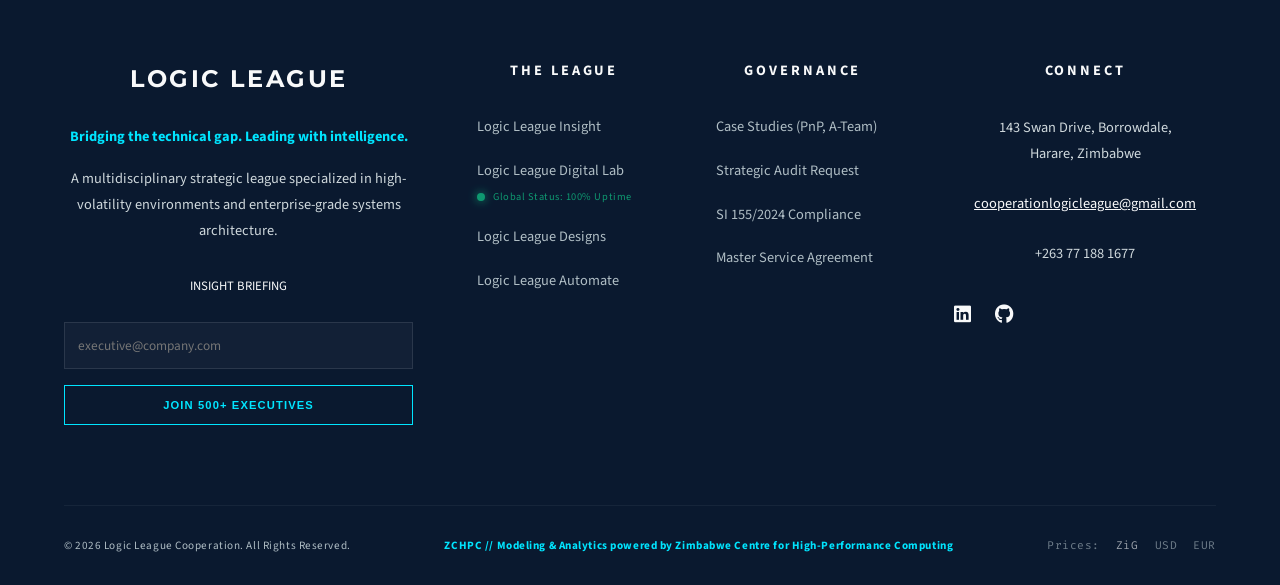
==== commit a7b76f85: "feat: redesign automate page with new branding, css modules, and system architecture details" ====
--- a/index.html
+++ b/index.html
@@ -139,7 +139,7 @@
                             <div class="pillar-goal">The Goal: To provide the mathematical "Why" behind your next big
                                 business decision.</div>
                             <ul class="pillar-list">
-                                <li>Big Data Processing</li>
+                                <li>Predictive Modeling</li>
                                 <li>Churn Analysis</li>
                                 <li>CLV Forecasting</li>
                                 <li>Executive Dashboards</li>
@@ -209,17 +209,18 @@
                 <div class="synergy-container">
                     <div class="synergy-center">LOGIC LEAGUE<br>COOPERATION</div>
 
-                    <div class="synergy-node node-insight">INSIGHT<br><span
+                    <div class="synergy-node node-insight" style="border-color: var(--color-cyan);">INSIGHT<br><span
                             style="font-size: 0.5rem; color: var(--color-cyan);">STRATEGY</span></div>
-                    <div class="synergy-node node-lab">DIGITAL LAB<br><span
-                            style="font-size: 0.5rem; color: var(--color-white);">SYSTEMS</span></div>
+                    <div class="synergy-node node-lab" style="border-color: var(--color-green);">DIGITAL LAB<br><span
+                            style="font-size: 0.5rem; color: var(--color-green);">SYSTEMS</span></div>
                     <div class="synergy-node node-designs">DESIGNS<br><span
                             style="font-size: 0.5rem; color: var(--color-gold);">VISUALS</span></div>
-                    <div class="synergy-node node-automate">AUTOMATE<br><span
-                            style="font-size: 0.5rem; color: var(--color-green);">ROBOTICS</span></div>
+                    <div class="synergy-node node-automate" style="border-color: var(--color-yellow);">AUTOMATE<br><span
+                            style="font-size: 0.5rem; color: var(--color-yellow);">ROBOTICS</span></div>
 
                     <!-- SVG Arrows for Synergy -->
-                    <svg width="600" height="600" style="position: absolute; pointer-events: none;">
+                    <svg viewBox="0 0 600 600" style="position: absolute; pointer-events: none; width: 100%; height: 100%;">
+
                         <defs>
                             <marker id="arrowhead" markerWidth="10" markerHeight="7" refX="0" refY="3.5" orient="auto">
                                 <polygon points="0 0, 10 3.5, 0 7" fill="rgba(255,255,255,0.15)" />
@@ -248,7 +249,7 @@
                             <animateMotion dur="3s" repeatCount="indefinite" path="M 300,300 L 300,120" />
                             <animate attributeName="opacity" values="0;1;0" dur="3s" repeatCount="indefinite" />
                         </circle>
-                        <circle r="3" fill="var(--color-white)" filter="url(#glow)">
+                        <circle r="3" fill="var(--color-green)" filter="url(#glow)">
                             <animateMotion dur="3s" repeatCount="indefinite" path="M 300,300 L 480,300" begin="0.7s" />
                             <animate attributeName="opacity" values="0;1;0" dur="3s" repeatCount="indefinite" begin="0.7s" />
                         </circle>
@@ -256,12 +257,12 @@
                             <animateMotion dur="3s" repeatCount="indefinite" path="M 300,300 L 300,480" begin="1.4s" />
                             <animate attributeName="opacity" values="0;1;0" dur="3s" repeatCount="indefinite" begin="1.4s" />
                         </circle>
-                        <circle r="3" fill="var(--color-green)" filter="url(#glow)">
+                        <circle r="3" fill="var(--color-yellow)" filter="url(#glow)">
                             <animateMotion dur="3s" repeatCount="indefinite" path="M 300,300 L 120,300" begin="2.1s" />
                             <animate attributeName="opacity" values="0;1;0" dur="3s" repeatCount="indefinite" begin="2.1s" />
                         </circle>
 
-                        <!-- Master Perimeter Pulse (Insight to Automate) -->
+                        <!-- Master Perimeter Pulse -->
                         <circle r="4" fill="var(--color-red)" filter="url(#glow)">
                             <animateMotion dur="6s" repeatCount="indefinite" path="M 300,120 A 180,180 0 1 1 120,300" />
                             <animate attributeName="opacity" values="0;1;1;0" dur="6s" repeatCount="indefinite" />
--- a/style.css
+++ b/style.css
@@ -9,12 +9,14 @@
     --color-navy: #0A192F;
     --color-obsidian: #050C16;
     --color-red: #D32F2F;
-    --color-cyan: #00E5FF;
+    --color-cyan: #00E5FF; /* Insight - Cyan */
     --color-white: #F8F9FA;
     --color-slate: #CFD8DC;
     --color-gray: #B0BEC5;
-    --color-gold: #D4AF37;
-    --color-green: #00E676;
+    --color-gold: #D4AF37; /* Designs - Gold */
+    --color-green: #10B981; /* Digital Lab - Emerald */
+    --color-yellow: #FFBF00; /* Automate - Amber */
+
     --font-heading: 'Montserrat', sans-serif;
     --font-heading-alt: 'Inter', sans-serif;
     --font-body: 'Source Sans Pro', sans-serif;
@@ -393,7 +395,9 @@
 .synergy-container {
     position: relative;
     width: 600px;
+    max-width: 90vw;
     height: 600px;
+    max-height: 90vw;
     margin: 4rem auto;
     display: flex;
     justify-content: center;
@@ -532,6 +536,31 @@
     z-index: 1;
 }
 
+/* --- Responsive Synergy --- */
+@media (max-width: 768px) {
+    .synergy-container {
+        height: 400px;
+        max-height: 80vh;
+    }
+    
+    .synergy-center {
+        width: 100px;
+        height: 100px;
+        font-size: 0.5rem;
+    }
+
+    .synergy-node {
+        width: 80px;
+        height: 80px;
+        font-size: 0.5rem;
+    }
+
+    .node-insight { margin-left: -40px; }
+    .node-lab { margin-top: -40px; }
+    .node-designs { margin-left: -40px; }
+    .node-automate { margin-top: -40px; }
+}
+
 /* --- Pillars Cards --- */
 
 .pillars-grid {
@@ -592,7 +621,7 @@
 .pillar-list li {
     font-family: var(--font-mono);
     font-size: 0.75rem;
-    color: var(--color-cyan);
+    color: var(--color-slate);
     margin-bottom: 0.5rem;
 }
 
@@ -601,7 +630,7 @@
 }
 
 .pillar-lab h4 {
-    color: var(--color-white);
+    color: var(--color-green);
 }
 
 .pillar-designs h4 {
@@ -609,6 +638,14 @@
 }
 
 .pillar-automate h4 {
+    color: var(--color-yellow);
+}
+
+.pillar-insight .pillar-list li {
+    color: var(--color-cyan);
+}
+
+.pillar-lab .pillar-list li {
     color: var(--color-green);
 }
 
@@ -617,7 +654,7 @@
 }
 
 .pillar-automate .pillar-list li {
-    color: var(--color-green);
+    color: var(--color-yellow);
 }
 
 /* --- Split Screen Section --- */
--- a/header-footer.css
+++ b/header-footer.css
@@ -49,33 +49,73 @@
     display: flex;
     justify-content: space-between;
     align-items: center;
-    max-width: 1400px;
+    max-width: 1600px;
     margin: 0 auto;
-    padding: 0 5vw;
+    padding: 0 3vw;
 }
 
 .logo {
     font-family: var(--font-heading);
     font-weight: 700;
-    font-size: 1.2rem;
+    font-size: 1.1rem;
     color: var(--color-white);
     text-decoration: none;
-    letter-spacing: 0.1em;
+    letter-spacing: 0.15em;
     white-space: nowrap;
     display: flex;
     align-items: center;
-    gap: 0.5rem;
+    gap: 1rem; /* Increased gap for icon */
+}
+
+/* --- The Live Logo Icon (LLC) --- */
+.logo-icon {
+    width: 32px;
+    height: 32px;
+    display: flex;
+    align-items: center;
+    justify-content: center;
+}
+
+.logo-icon svg {
+    width: 100%;
+    height: 100%;
+}
+
+.logo-icon path {
+    fill: none;
+    stroke: var(--color-white);
+    stroke-width: 2.5;
+    stroke-linecap: round;
+    stroke-linejoin: round;
+    transition: var(--transition-prestige);
+}
+
+.logo:hover .logo-icon path {
+    stroke: var(--color-red);
 }
 
 .logo-arm {
     color: var(--color-red);
+    font-weight: 800;
     transition: color 0.5s ease;
 }
 
+.division-tag {
+    font-family: var(--font-mono);
+    font-size: 0.6rem;
+    opacity: 0.4;
+    letter-spacing: 0.05em;
+    margin-left: 0.5rem;
+    font-weight: 400;
+    text-transform: uppercase;
+}
+
+
+
 .nav-links {
     display: flex;
     align-items: center;
-    gap: 2rem;
+    gap: 1.2rem;
 }
 
 .nav-links a {
@@ -114,8 +154,8 @@
     align-items: center;
     gap: 1rem;
     border-radius: 4px;
-    width: 300px;
-    margin: 0 4rem; /* Spacing after Cooperation and before Links */
+    width: 250px;
+    margin: 0 1.5rem; /* Reduced margin */
     transition: var(--transition-prestige);
 }
 
